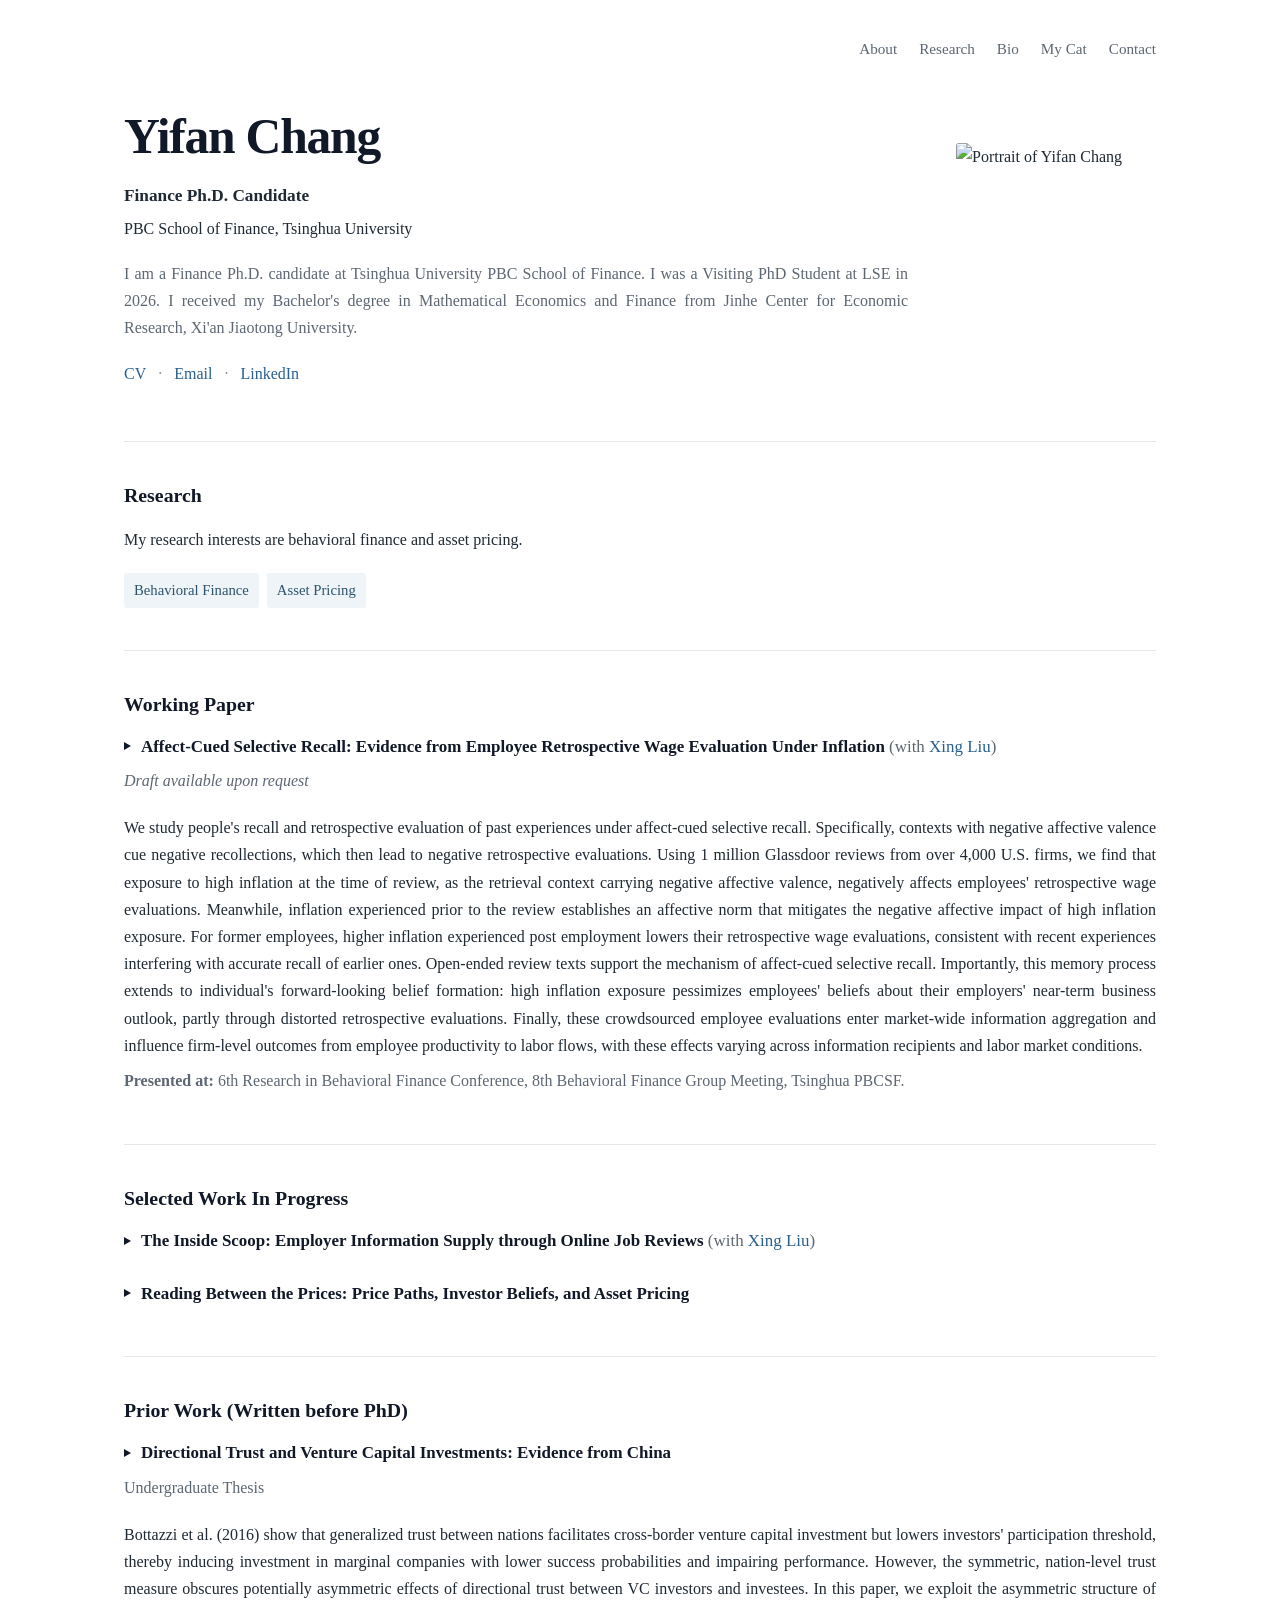
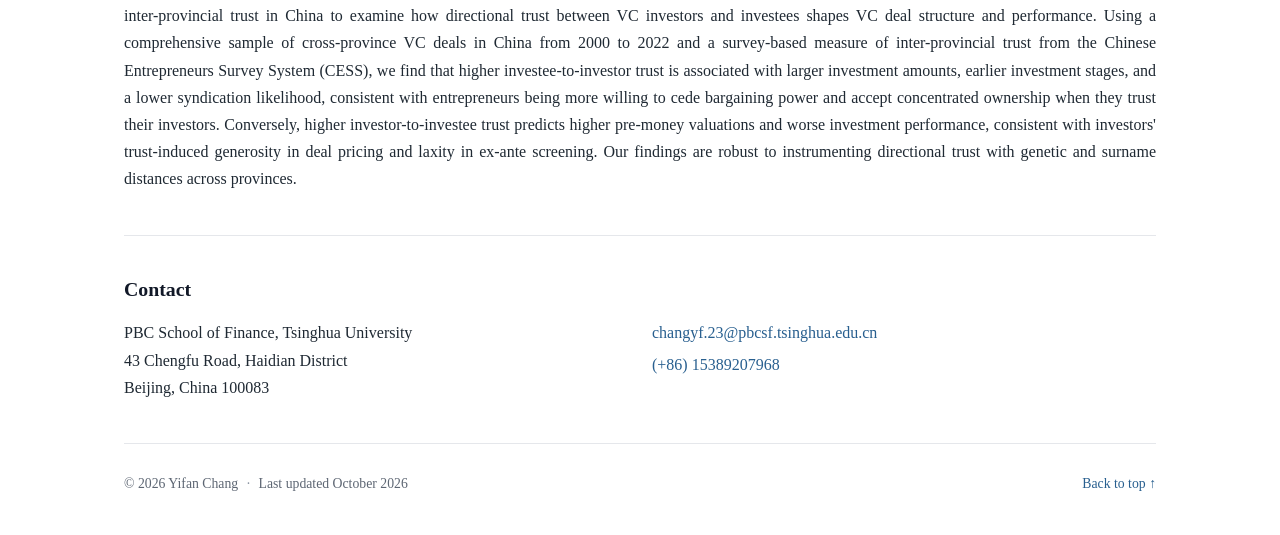
==== index.html @ 2a6c3d8b "Align the working paper coauthor credit with its title" ====
<!doctype html>
<html lang="en">
<head>
  <meta charset="utf-8">
  <meta name="viewport" content="width=device-width, initial-scale=1">
  <title>Yifan Chang — Finance Ph.D. Candidate, Tsinghua University</title>
  <meta name="description" content="Yifan Chang is a Finance Ph.D. candidate at Tsinghua University PBC School of Finance. Research interests: behavioral finance and asset pricing.">
  <meta name="author" content="Yifan Chang">
  <link rel="canonical" href="https://yifanchang23.github.io/">
  <meta name="theme-color" content="#ffffff">
  <meta property="og:type" content="profile">
  <meta property="og:site_name" content="Yifan Chang">
  <meta property="og:url" content="https://yifanchang23.github.io/">
  <meta property="og:image" content="https://yifanchang23.github.io/yifan-chang.jpg">
  <meta property="og:image:alt" content="Portrait of Yifan Chang">
  <meta property="og:title" content="Yifan Chang — Finance Ph.D. Candidate">
  <meta property="og:description" content="Tsinghua University PBC School of Finance. Research in behavioral finance and asset pricing.">
  <link rel="icon" href="favicon.svg" type="image/svg+xml">
  <link rel="stylesheet" href="styles.css">
  <script type="application/ld+json">
  {
    "@context": "https://schema.org",
    "@type": "Person",
    "name": "Yifan Chang",
    "jobTitle": "Finance Ph.D. Candidate",
    "affiliation": {"@type": "CollegeOrUniversity", "name": "Tsinghua University PBC School of Finance"},
    "email": "mailto:changyf.23@pbcsf.tsinghua.edu.cn",
    "sameAs": ["https://www.linkedin.com/in/yifan-chang"],
    "knowsAbout": ["Behavioral Finance", "Asset Pricing"]
  }
  </script>
</head>
<body>
  <a class="skip-link" href="#main">Skip to content</a>
  <div class="container">
    <header class="site-header">
      <nav aria-label="Primary navigation">
        <a href="#about">About</a>
        <a href="#research">Research</a>
        <a href="bio.html">Bio</a>
        <a href="my-cat.html">My Cat</a>
        <a href="#contact">Contact</a>
      </nav>
    </header>

    <main id="main">
      <section id="about" class="hero" aria-labelledby="name">
        <div class="hero-text">
          <h1 id="name">Yifan Chang</h1>
          <p class="title">Finance Ph.D. Candidate</p>
          <p class="affiliation">PBC School of Finance, Tsinghua University</p>
          <p class="bio">I am a Finance Ph.D. candidate at Tsinghua University PBC School of Finance. I was a Visiting PhD Student at LSE in 2026. I received my Bachelor's degree in Mathematical Economics and Finance from Jinhe Center for Economic Research, Xi'an Jiaotong University.</p>
          <p class="profile-links">
            <a href="https://drive.google.com/file/d/1R8BRtrDxOcxAhIlsTlVcjcds7W8_TbsD/view" target="_blank" rel="noopener noreferrer">CV<span class="sr-only"> (opens in a new tab)</span></a>
            <span class="separator" aria-hidden="true">·</span>
            <a href="mailto:changyf.23@pbcsf.tsinghua.edu.cn">Email</a>
            <span class="separator" aria-hidden="true">·</span>
            <a href="https://www.linkedin.com/in/yifan-chang" target="_blank" rel="noopener noreferrer">LinkedIn<span class="sr-only"> (opens in a new tab)</span></a>
          </p>
        </div>
        <div class="hero-photo">
          <img src="yifan-chang.jpg" alt="Portrait of Yifan Chang" width="1151" height="1212" fetchpriority="high">
        </div>
      </section>

      <section id="research" aria-labelledby="research-heading">
        <h2 id="research-heading">Research</h2>
        <p class="section-intro">My research interests are behavioral finance and asset pricing.</p>
        <ul class="tags" aria-label="Research interests">
          <li>Behavioral Finance</li>
          <li>Asset Pricing</li>
        </ul>
      </section>

      <section id="working-paper" aria-labelledby="working-paper-heading">
        <h2 id="working-paper-heading">Working Paper</h2>
        <article class="paper">
          <h3>Affect-Cued Selective Recall: Evidence from Employee Retrospective Wage Evaluation Under Inflation <span class="authors">(with <a href="https://www.xing-liu.com/" target="_blank" rel="noopener noreferrer">Xing Liu<span class="sr-only"> (opens in a new tab)</span></a>)</span></h3>
          <p class="paper-status"><em>Draft available upon request</em></p>
          <div class="abstract">
            <p>We study people's recall and retrospective evaluation of past experiences under affect-cued selective recall. Specifically, contexts with negative affective valence cue negative recollections, which then lead to negative retrospective evaluations. Using 1 million Glassdoor reviews from over 4,000 U.S. firms, we find that exposure to high inflation at the time of review, as the retrieval context carrying negative affective valence, negatively affects employees' retrospective wage evaluations. Meanwhile, inflation experienced prior to the review establishes an affective norm that mitigates the negative affective impact of high inflation exposure. For former employees, higher inflation experienced post employment lowers their retrospective wage evaluations, consistent with recent experiences interfering with accurate recall of earlier ones. Open-ended review texts support the mechanism of affect-cued selective recall. Importantly, this memory process extends to individual's forward-looking belief formation: high inflation exposure pessimizes employees' beliefs about their employers' near-term business outlook, partly through distorted retrospective evaluations. Finally, these crowdsourced employee evaluations enter market-wide information aggregation and influence firm-level outcomes from employee productivity to labor flows, with these effects varying across information recipients and labor market conditions.</p>
          </div>
          <p class="presentations"><strong>Presented at:</strong> 6th Research in Behavioral Finance Conference, 8th Behavioral Finance Group Meeting, Tsinghua PBCSF.</p>
        </article>
      </section>

      <section id="selected-work-in-progress" aria-labelledby="selected-work-in-progress-heading">
        <h2 id="selected-work-in-progress-heading">Selected Work In Progress</h2>
        <article class="paper">
          <h3>The Inside Scoop: Employer Information Supply through Online Job Reviews <span class="authors">(with <a href="https://www.xing-liu.com/" target="_blank" rel="noopener noreferrer">Xing Liu<span class="sr-only"> (opens in a new tab)</span></a>)</span></h3>
        </article>
        <article class="paper">
          <h3>Reading Between the Prices: Price Paths, Investor Beliefs, and Asset Pricing</h3>
        </article>
      </section>

      <section id="prior-work" aria-labelledby="prior-work-heading">
        <h2 id="prior-work-heading">Prior Work (Written before PhD)</h2>
        <article class="paper">
          <h3>Directional Trust and Venture Capital Investments: Evidence from China</h3>
          <p class="paper-status">Undergraduate Thesis</p>
          <div class="abstract">
            <p>Bottazzi et al. (2016) show that generalized trust between nations facilitates cross-border venture capital investment but lowers investors' participation threshold, thereby inducing investment in marginal companies with lower success probabilities and impairing performance. However, the symmetric, nation-level trust measure obscures potentially asymmetric effects of directional trust between VC investors and investees. In this paper, we exploit the asymmetric structure of inter-provincial trust in China to examine how directional trust between VC investors and investees shapes VC deal structure and performance. Using a comprehensive sample of cross-province VC deals in China from 2000 to 2022 and a survey-based measure of inter-provincial trust from the Chinese Entrepreneurs Survey System (CESS), we find that higher investee-to-investor trust is associated with larger investment amounts, earlier investment stages, and a lower syndication likelihood, consistent with entrepreneurs being more willing to cede bargaining power and accept concentrated ownership when they trust their investors. Conversely, higher investor-to-investee trust predicts higher pre-money valuations and worse investment performance, consistent with investors' trust-induced generosity in deal pricing and laxity in ex-ante screening. Our findings are robust to instrumenting directional trust with genetic and surname distances across provinces.</p>
          </div>
        </article>
      </section>

      <section id="contact" aria-labelledby="contact-heading">
        <h2 id="contact-heading">Contact</h2>
        <div class="contact-grid">
          <address>PBC School of Finance, Tsinghua University<br>43 Chengfu Road, Haidian District<br>Beijing, China 100083</address>
          <div class="contact-links">
            <p><a href="mailto:changyf.23@pbcsf.tsinghua.edu.cn">changyf.23@pbcsf.tsinghua.edu.cn</a></p>
            <p><a href="tel:+8615389207968">(+86) 15389207968</a></p>
          </div>
        </div>
      </section>
    </main>

    <footer class="site-footer">
      <p>© 2026 Yifan Chang <span class="separator" aria-hidden="true">·</span> Last updated October 2026</p>
      <a href="#about">Back to top <span aria-hidden="true">↑</span></a>
    </footer>
  </div>
</body>
</html>
---- styles.css ----
@font-face {
  font-family: "Charter";
  src: url("charter_regular.woff2") format("woff2");
  font-style: normal;
  font-weight: 400;
  font-display: swap;
}

@font-face {
  font-family: "Charter";
  src: url("charter_bold.woff2") format("woff2");
  font-style: normal;
  font-weight: 700;
  font-display: swap;
}

@font-face {
  font-family: "Charter";
  src: url("charter_italic.woff2") format("woff2");
  font-style: italic;
  font-weight: 400;
  font-display: swap;
}

@font-face {
  font-family: "Charter";
  src: url("charter_bold_italic.woff2") format("woff2");
  font-style: italic;
  font-weight: 700;
  font-display: swap;
}

:root {
  color-scheme: light;
  --font-family: "Charter", "Bitstream Charter", Georgia, serif;
  --text: #1f2933;
  --heading: #111827;
  --muted: #5d6673;
  --line: #e5e7eb;
  --link: #285f8f;
  --link-hover: #173f63;
  --tag-bg: #eef4f8;
}

* { box-sizing: border-box; }
html { scroll-behavior: smooth; }
body {
  margin: 0;
  background: #fff;
  color: var(--text);
  font-family: var(--font-family);
  font-size: 16px;
  line-height: 1.7;
  -webkit-font-smoothing: antialiased;
}
a { color: var(--link); text-decoration: none; text-underline-offset: 3px; }
a:hover { color: var(--link-hover); text-decoration: underline; }
a:focus-visible { outline: 2px solid var(--link); outline-offset: 5px; border-radius: 2px; }
img { display: block; max-width: 100%; height: auto; }
.container { max-width: 1080px; padding: 0 24px; margin-inline: auto; }
main p, main dd, main address { text-align: justify; text-justify: inter-word; }
.site-header { padding: 32px 0 28px; }
.site-header nav { display: flex; flex-wrap: wrap; justify-content: flex-end; gap: 8px 22px; }
.site-header nav a { color: var(--muted); font-size: .95rem; font-weight: 500; padding: 4px 0; }
.site-header nav a:hover, .site-header nav a[aria-current="page"] { color: var(--heading); text-decoration: none; }
.site-header nav a[aria-current="page"] { box-shadow: 0 1px 0 currentColor; }

h1, h2 { color: var(--heading); font-family: inherit; font-weight: 600; }
h1 { margin: 0 0 18px; font-size: 3.1rem; line-height: 1.08; letter-spacing: -.025em; }
h2 { margin: 0 0 18px; font-size: 1.24rem; line-height: 1.2; }
h3 { margin: 0 0 8px; color: var(--heading); font-size: 1.06rem; font-weight: 600; line-height: 1.45; }
section { padding: 42px 0; border-bottom: 1px solid var(--line); scroll-margin-top: 24px; }
section:last-of-type { border-bottom: 0; }
.hero { display: grid; grid-template-columns: minmax(0, 1fr) 200px; align-items: center; gap: 48px; padding: 16px 0 54px; }
.title, .affiliation { margin: 0; }
.title { font-size: 1.08rem; font-weight: 600; }
.affiliation { margin-top: 4px; }
.bio { margin: 18px 0 0; color: var(--muted); }
.profile-links { margin: 18px 0 0; }
.separator { color: #87929f; margin-inline: 8px; }
.hero-photo { justify-self: end; }
.hero-photo img { width: 200px; border-radius: 3px; }
.section-intro { margin: 0 0 18px; }
.tags { display: flex; flex-wrap: wrap; gap: 8px; margin: 20px 0 0; padding: 0; list-style: none; }
.tags li { background: var(--tag-bg); color: #2d536c; border-radius: 3px; padding: 5px 10px; font-size: .92rem; }
.paper p { margin: 8px 0; }
.paper + .paper { margin-top: 1.75rem; }
.paper h3 { position: relative; padding-inline-start: 1em; }
.paper h3::before {
  content: "";
  position: absolute;
  inset-inline-start: 0;
  top: .46em;
  border-block: .27em solid transparent;
  border-inline-start: .42em solid currentColor;
}
.paper h3 .authors { font-weight: 400; white-space: nowrap; }
.authors, .paper-status, .presentations, .muted { color: var(--muted); }
.presentations strong { font-weight: 600; }
.abstract { margin-top: 20px; }
.abstract p { margin: 14px 0; }
.abstract p:last-child { margin-bottom: 0; }
.contact-grid { display: grid; grid-template-columns: 1fr 1fr; gap: 24px; }
address { font-style: normal; }
.contact-links { min-width: 0; }
.contact-links p { margin: 0 0 4px; overflow-wrap: anywhere; }
.site-footer { display: flex; flex-wrap: wrap; align-items: baseline; justify-content: space-between; gap: 12px 24px; border-top: 1px solid var(--line); color: var(--muted); font-size: .86rem; padding: 28px 0 40px; }
.site-footer p { margin: 0; }
.site-footer .separator { margin-inline: 5px; }
.site-footer > a { white-space: nowrap; }

.page-heading { padding: 12px 0 30px; border-bottom: 1px solid var(--line); }
.page-heading h1 { margin: 10px 0 0; }
.breadcrumb { font-size: .95rem; }
.education-entry { display: grid; grid-template-columns: 128px minmax(0, 1fr); gap: 18px; margin-top: 28px; }
.education-entry p { margin: 3px 0; }
.entry-date { color: var(--muted); font-size: .94rem; font-variant-numeric: tabular-nums; }
.honors-list { margin: 0; }
.honors-list > div { display: grid; grid-template-columns: 128px minmax(0, 1fr); gap: 18px; margin-top: 14px; }
.honors-list dt { color: var(--muted); font-size: .94rem; font-variant-numeric: tabular-nums; }
.honors-list dd { margin: 0; }
.institution-heading { margin: 28px 0 18px; }
.teaching-entry { margin: 0 0 20px; }
.teaching-entry:last-child { margin-bottom: 0; }
.teaching-entry p { margin: 3px 0; }
.teaching-entry strong { font-weight: 600; }
.cat-gallery { display: grid; grid-template-columns: repeat(2, minmax(0, 1fr)); align-items: start; gap: 24px; padding: 36px 0 42px; }
.cat-gallery a { display: block; border-radius: 3px; }
.cat-gallery img { width: 100%; border-radius: 3px; }

.skip-link { position: fixed; z-index: 10; top: 10px; left: 10px; padding: 8px 14px; background: #fff; transform: translateY(-160%); border: 1px solid var(--link); }
.skip-link:focus { transform: translateY(0); }
.sr-only { position: absolute; width: 1px; height: 1px; padding: 0; margin: -1px; overflow: hidden; clip-path: inset(50%); white-space: nowrap; border: 0; }

@media (max-width: 720px) {
  .container { padding-inline: 20px; }
  .site-header { padding: 24px 0 18px; }
  .site-header nav { justify-content: flex-start; gap: 6px 18px; }
  .hero { grid-template-columns: 1fr; gap: 24px; padding: 10px 0 38px; }
  .hero-photo { justify-self: start; order: -1; }
  .hero-photo img { width: 148px; }
  h1 { font-size: 2.45rem; }
  section { padding: 34px 0; }
  .contact-grid { grid-template-columns: 1fr; gap: 20px; }
  .site-footer { display: block; padding: 24px 0 32px; }
  .site-footer > a { display: inline-block; margin-top: 12px; }
  .education-entry, .honors-list > div { grid-template-columns: 108px minmax(0, 1fr); gap: 12px; }
}

@media (max-width: 480px) {
  .education-entry { grid-template-columns: 1fr; gap: 5px; }
  .honors-list > div { grid-template-columns: 1fr; gap: 1px; margin-top: 20px; }
  .cat-gallery { grid-template-columns: 1fr; gap: 20px; padding-top: 28px; }
  .site-footer p { max-width: 260px; }
}

@media (prefers-reduced-motion: reduce) {
  html { scroll-behavior: auto; }
}

@media print {
  .site-header, .skip-link, .site-footer > a { display: none; }
  .container { max-width: none; padding: 0; }
  body { font-size: 11pt; }
  .hero { padding-top: 0; }
  section { padding: 22px 0; }
  a { color: inherit; }
  .education-entry, .teaching-entry, .honors-list > div { break-inside: avoid; }
}
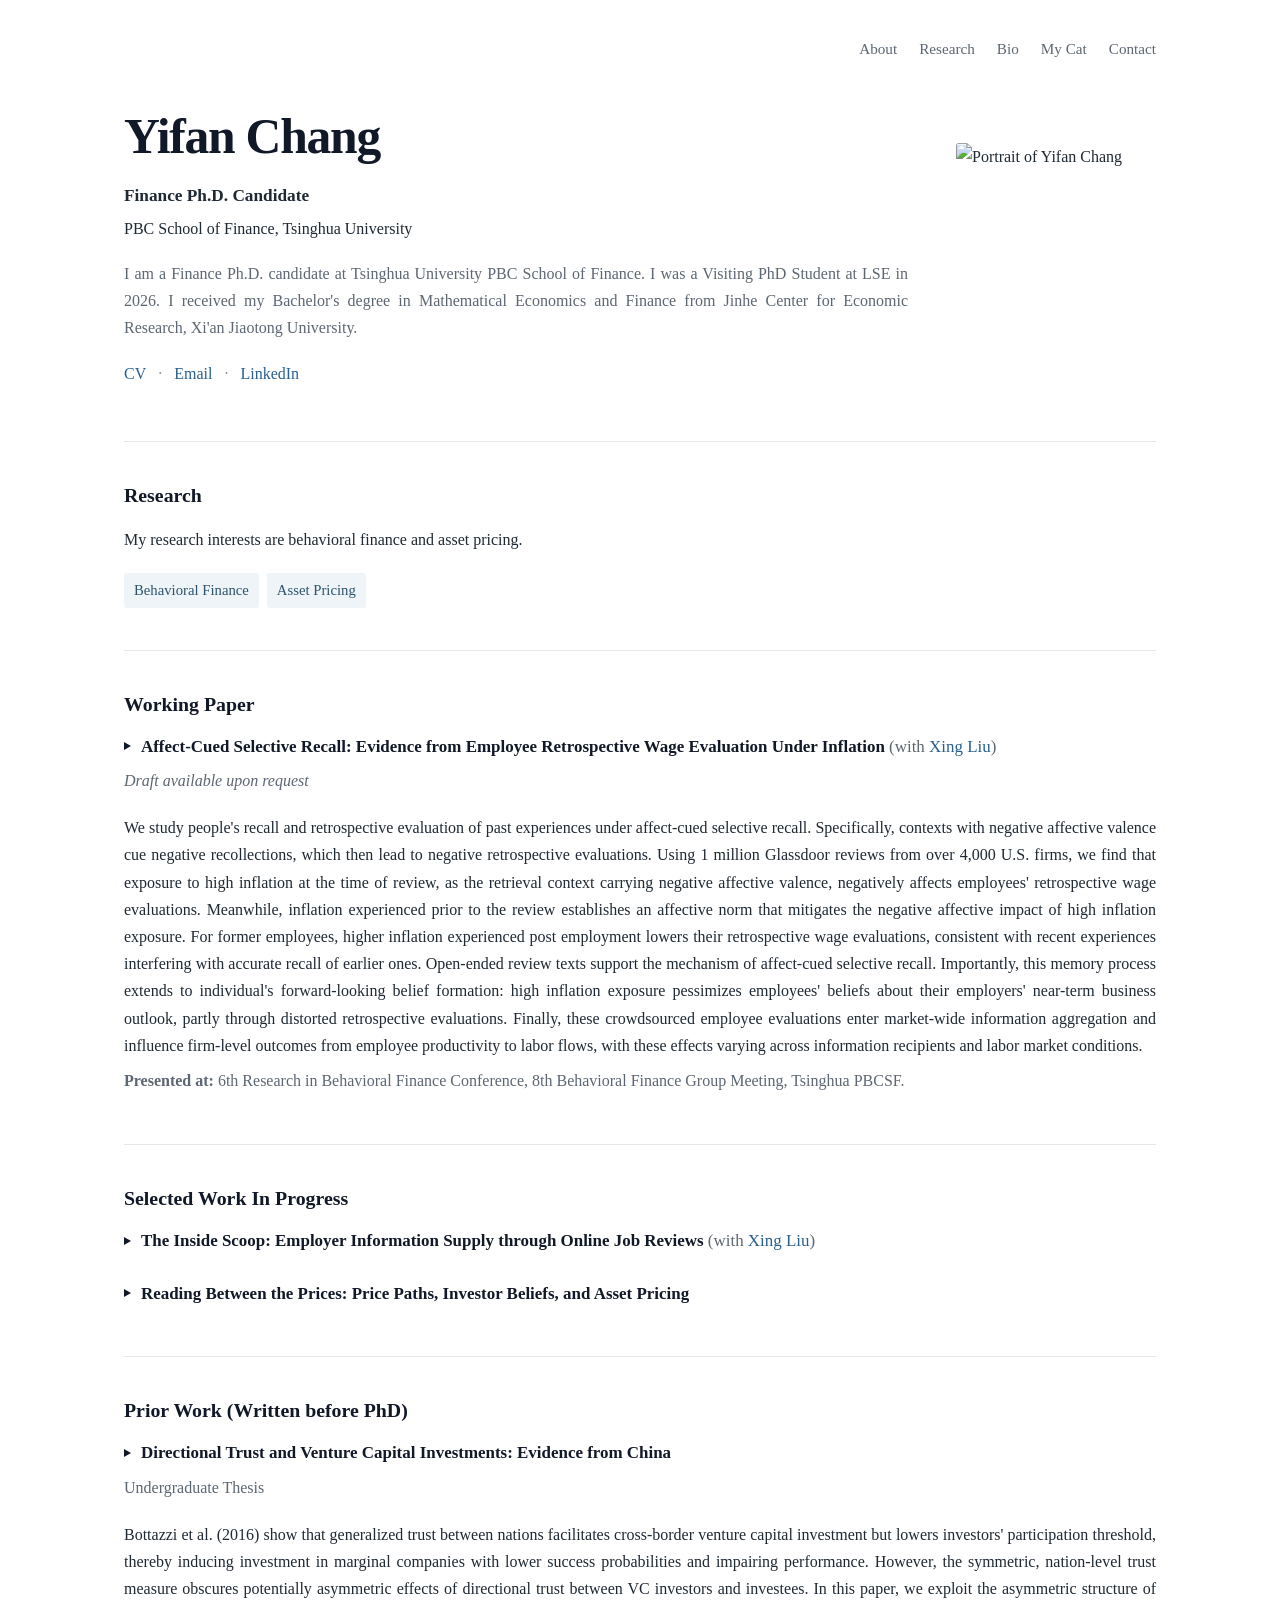
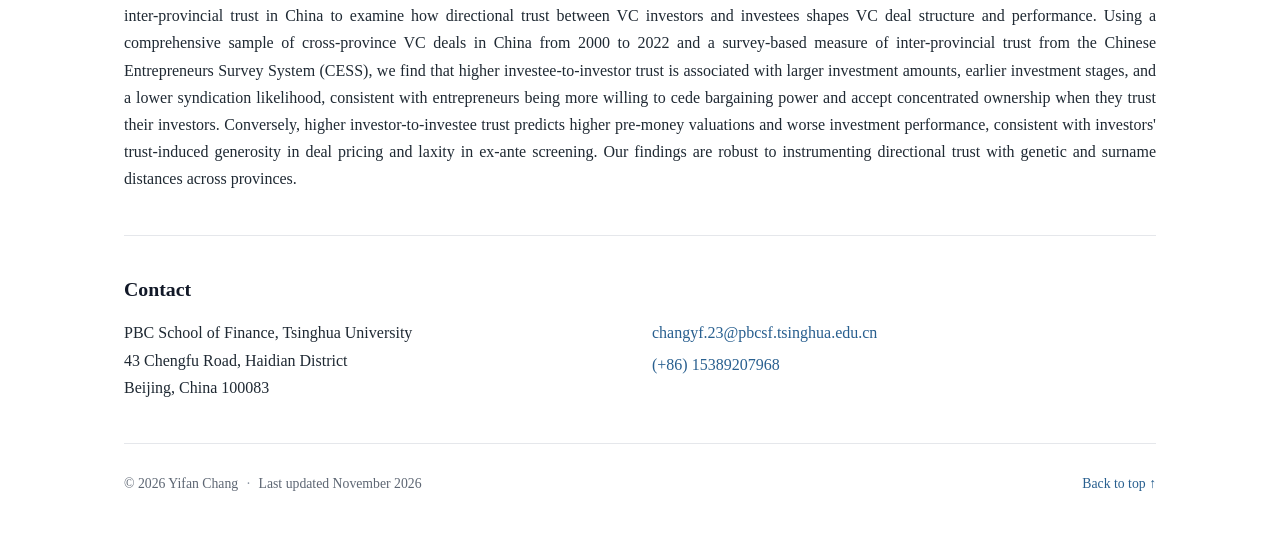
==== commit 156101d4: "Update November 2026 footer in index.html" ====
--- a/index.html
+++ b/index.html
@@ -118,7 +118,7 @@
     </main>
 
     <footer class="site-footer">
-      <p>© 2026 Yifan Chang <span class="separator" aria-hidden="true">·</span> Last updated October 2026</p>
+      <p>© 2026 Yifan Chang <span class="separator" aria-hidden="true">·</span> Last updated November 2026</p>
       <a href="#about">Back to top <span aria-hidden="true">↑</span></a>
     </footer>
   </div>
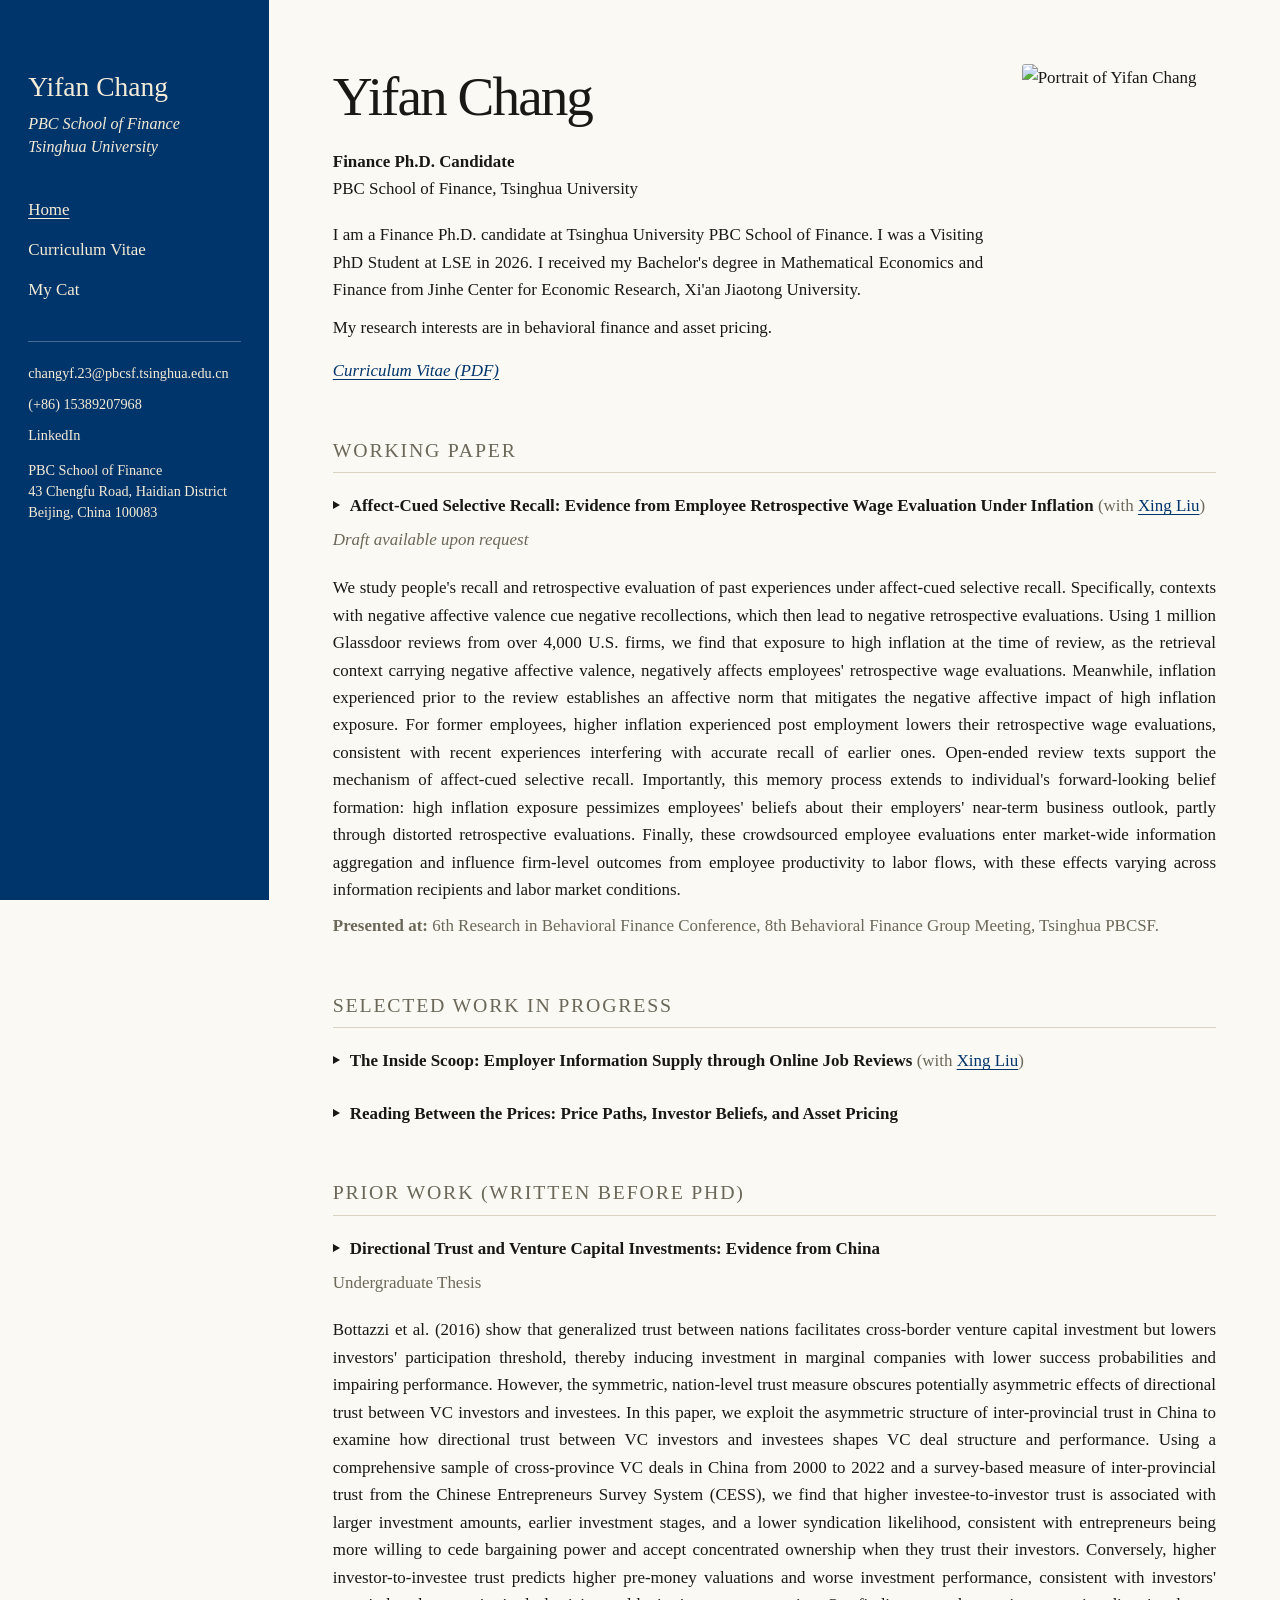
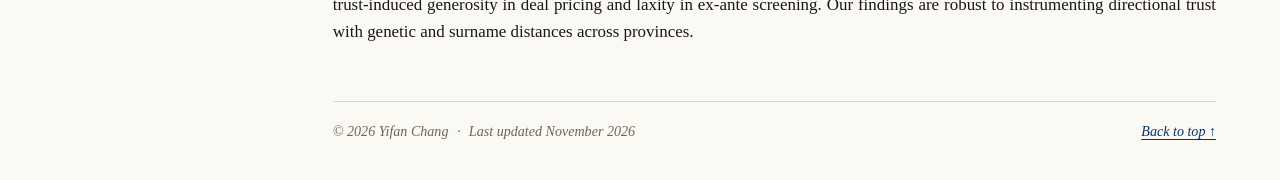
==== commit 1906dbf4: "Redesign site navigation, colors, and curriculum vitae" ====
--- a/index.html
+++ b/index.html
@@ -7,7 +7,7 @@
   <meta name="description" content="Yifan Chang is a Finance Ph.D. candidate at Tsinghua University PBC School of Finance. Research interests: behavioral finance and asset pricing.">
   <meta name="author" content="Yifan Chang">
   <link rel="canonical" href="https://yifanchang23.github.io/">
-  <meta name="theme-color" content="#ffffff">
+  <meta name="theme-color" content="#fbf9f4">
   <meta property="og:type" content="profile">
   <meta property="og:site_name" content="Yifan Chang">
   <meta property="og:url" content="https://yifanchang23.github.io/">
@@ -34,13 +34,22 @@
   <a class="skip-link" href="#main">Skip to content</a>
   <div class="container">
     <header class="site-header">
+      <div class="identity">
+        <a href="index.html" class="site-name">Yifan Chang</a>
+        <p>PBC School of Finance<br>Tsinghua University</p>
+      </div>
       <nav aria-label="Primary navigation">
-        <a href="#about">About</a>
-        <a href="#research">Research</a>
-        <a href="bio.html">Bio</a>
+        <a href="index.html" aria-current="page">Home</a>
+        <a href="bio.html">Curriculum Vitae</a>
         <a href="my-cat.html">My Cat</a>
-        <a href="#contact">Contact</a>
       </nav>
+      <address class="sidebar-contact">
+        <a href="mailto:changyf.23@pbcsf.tsinghua.edu.cn"><span class="full-label">changyf.23@pbcsf.tsinghua.edu.cn</span><span class="short-label">Email</span></a>
+        <a href="tel:+8615389207968"><span class="full-label">(+86) 15389207968</span><span class="short-label">Phone</span></a>
+        <a href="https://www.linkedin.com/in/yifan-chang">LinkedIn</a>
+        <span class="street full-label">PBC School of Finance<br>43 Chengfu Road, Haidian District<br>Beijing, China 100083</span>
+        <details class="short-label"><summary>Address</summary><span class="mobile-address">PBC School of Finance, Tsinghua University<br>43 Chengfu Road, Haidian District<br>Beijing, China 100083</span></details>
+      </address>
     </header>
 
     <main id="main">
@@ -50,31 +59,18 @@
           <p class="title">Finance Ph.D. Candidate</p>
           <p class="affiliation">PBC School of Finance, Tsinghua University</p>
           <p class="bio">I am a Finance Ph.D. candidate at Tsinghua University PBC School of Finance. I was a Visiting PhD Student at LSE in 2026. I received my Bachelor's degree in Mathematical Economics and Finance from Jinhe Center for Economic Research, Xi'an Jiaotong University.</p>
-          <p class="profile-links">
-            <a href="https://drive.google.com/file/d/1R8BRtrDxOcxAhIlsTlVcjcds7W8_TbsD/view" target="_blank" rel="noopener noreferrer">CV<span class="sr-only"> (opens in a new tab)</span></a>
-            <span class="separator" aria-hidden="true">·</span>
-            <a href="mailto:changyf.23@pbcsf.tsinghua.edu.cn">Email</a>
-            <span class="separator" aria-hidden="true">·</span>
-            <a href="https://www.linkedin.com/in/yifan-chang" target="_blank" rel="noopener noreferrer">LinkedIn<span class="sr-only"> (opens in a new tab)</span></a>
-          </p>
+          <p class="interests">My research interests are in behavioral finance and asset pricing.</p>
+          <p class="profile-links"><a href="https://drive.google.com/file/d/1R8BRtrDxOcxAhIlsTlVcjcds7W8_TbsD/view" target="_blank" rel="noopener noreferrer">Curriculum Vitae (PDF)<span class="sr-only"> (opens in a new tab)</span></a></p>
         </div>
         <div class="hero-photo">
           <img src="yifan-chang.jpg" alt="Portrait of Yifan Chang" width="1151" height="1212" fetchpriority="high">
         </div>
       </section>
 
-      <section id="research" aria-labelledby="research-heading">
-        <h2 id="research-heading">Research</h2>
-        <p class="section-intro">My research interests are behavioral finance and asset pricing.</p>
-        <ul class="tags" aria-label="Research interests">
-          <li>Behavioral Finance</li>
-          <li>Asset Pricing</li>
-        </ul>
-      </section>
 
       <section id="working-paper" aria-labelledby="working-paper-heading">
         <h2 id="working-paper-heading">Working Paper</h2>
-        <article class="paper">
+        <article id="affect-cued-selective-recall" class="paper">
           <h3>Affect-Cued Selective Recall: Evidence from Employee Retrospective Wage Evaluation Under Inflation <span class="authors">(with <a href="https://www.xing-liu.com/" target="_blank" rel="noopener noreferrer">Xing Liu<span class="sr-only"> (opens in a new tab)</span></a>)</span></h3>
           <p class="paper-status"><em>Draft available upon request</em></p>
           <div class="abstract">
@@ -105,16 +101,6 @@
         </article>
       </section>
 
-      <section id="contact" aria-labelledby="contact-heading">
-        <h2 id="contact-heading">Contact</h2>
-        <div class="contact-grid">
-          <address>PBC School of Finance, Tsinghua University<br>43 Chengfu Road, Haidian District<br>Beijing, China 100083</address>
-          <div class="contact-links">
-            <p><a href="mailto:changyf.23@pbcsf.tsinghua.edu.cn">changyf.23@pbcsf.tsinghua.edu.cn</a></p>
-            <p><a href="tel:+8615389207968">(+86) 15389207968</a></p>
-          </div>
-        </div>
-      </section>
     </main>
 
     <footer class="site-footer">
--- a/styles.css
+++ b/styles.css
@@ -32,138 +32,120 @@
 
 :root {
   color-scheme: light;
-  --font-family: "Charter", "Bitstream Charter", Georgia, serif;
-  --text: #1f2933;
-  --heading: #111827;
-  --muted: #5d6673;
-  --line: #e5e7eb;
-  --link: #285f8f;
-  --link-hover: #173f63;
-  --tag-bg: #eef4f8;
+  --paper: #fbf9f4;
+  --ink: #1a1815;
+  --muted: #6b6759;
+  --rule: #d9d3c2;
+  --navy: #00356b;
+  --cream: #f4ecd8;
+  --rail: clamp(225px, 21vw, 300px);
+  --gutter: clamp(26px, 5vw, 86px);
 }
 
 * { box-sizing: border-box; }
 html { scroll-behavior: smooth; }
 body {
   margin: 0;
-  background: #fff;
-  color: var(--text);
-  font-family: var(--font-family);
-  font-size: 16px;
-  line-height: 1.7;
+  background: var(--paper);
+  color: var(--ink);
+  font: 1.06rem/1.62 "Charter", Georgia, serif;
   -webkit-font-smoothing: antialiased;
 }
-a { color: var(--link); text-decoration: none; text-underline-offset: 3px; }
-a:hover { color: var(--link-hover); text-decoration: underline; }
-a:focus-visible { outline: 2px solid var(--link); outline-offset: 5px; border-radius: 2px; }
+a { color: var(--navy); text-underline-offset: .18em; }
+a:hover { text-decoration: underline; }
+:focus-visible { outline: 2px solid currentColor; outline-offset: 3px; }
 img { display: block; max-width: 100%; height: auto; }
-.container { max-width: 1080px; padding: 0 24px; margin-inline: auto; }
-main p, main dd, main address { text-align: justify; text-justify: inter-word; }
-.site-header { padding: 32px 0 28px; }
-.site-header nav { display: flex; flex-wrap: wrap; justify-content: flex-end; gap: 8px 22px; }
-.site-header nav a { color: var(--muted); font-size: .95rem; font-weight: 500; padding: 4px 0; }
-.site-header nav a:hover, .site-header nav a[aria-current="page"] { color: var(--heading); text-decoration: none; }
-.site-header nav a[aria-current="page"] { box-shadow: 0 1px 0 currentColor; }
+.container { margin-left: var(--rail); padding-inline: var(--gutter); }
+main, .site-footer { max-width: 1032px; margin-inline: auto; }
+main { padding-top: clamp(32px, 5vw, 76px); }
+main p { text-align: justify; }
 
-h1, h2 { color: var(--heading); font-family: inherit; font-weight: 600; }
-h1 { margin: 0 0 18px; font-size: 3.1rem; line-height: 1.08; letter-spacing: -.025em; }
-h2 { margin: 0 0 18px; font-size: 1.24rem; line-height: 1.2; }
-h3 { margin: 0 0 8px; color: var(--heading); font-size: 1.06rem; font-weight: 600; line-height: 1.45; }
-section { padding: 42px 0; border-bottom: 1px solid var(--line); scroll-margin-top: 24px; }
-section:last-of-type { border-bottom: 0; }
-.hero { display: grid; grid-template-columns: minmax(0, 1fr) 200px; align-items: center; gap: 48px; padding: 16px 0 54px; }
+.site-header {
+  position: fixed;
+  inset: 0 auto 0 0;
+  z-index: 2;
+  width: var(--rail);
+  padding: clamp(32px, 8vh, 88px) clamp(18px, 2.2vw, 36px) 24px;
+  background: var(--navy);
+  color: var(--cream);
+  overflow-y: auto;
+}
+.site-header a { color: inherit; text-decoration: none; }
+.site-header a:hover, .site-header nav a[aria-current="page"] { text-decoration: underline; }
+.site-name { font-size: 1.72rem; line-height: 1.1; }
+.identity p { margin: .55em 0 0; font-size: .95em; font-style: italic; line-height: 1.4; }
+.site-header nav { display: grid; justify-items: start; gap: .5em; margin-block: 2.1em; }
+.site-header nav a { padding-block: .12em; }
+.sidebar-contact { display: grid; gap: .65em; border-top: 1px solid #ffffff45; padding-top: 1.5em; font: normal .89rem/1.5 "Charter", Georgia, serif; }
+.sidebar-contact a { overflow-wrap: anywhere; }
+.street { margin-top: .3em; }
+.short-label { display: none; }
+
+h1, h2, h3 { line-height: 1.2; }
+h1 { margin: 0 0 .32em; font-size: clamp(2.25rem, 4.5vw, 3.45rem); font-weight: 400; letter-spacing: -.035em; }
+h2 { margin: 0 0 1em; color: var(--muted); font-size: 1.24rem; font-weight: 400; letter-spacing: .09em; text-transform: uppercase; border-bottom: 1px solid var(--rule); padding-bottom: .48em; }
+h3 { margin: 0 0 .45em; font-size: 1.06rem; font-weight: 600; line-height: 1.48; }
+section { margin-bottom: clamp(36px, 4.3vw, 64px); }
+section, article[id] { scroll-margin-top: 24px; }
+.hero { display: grid; grid-template-columns: minmax(0, 1fr) minmax(130px, 22%); align-items: start; gap: clamp(20px, 3vw, 44px); }
+.hero-photo img { width: 100%; max-width: 220px; margin-left: auto; border-radius: 3px; }
 .title, .affiliation { margin: 0; }
-.title { font-size: 1.08rem; font-weight: 600; }
-.affiliation { margin-top: 4px; }
-.bio { margin: 18px 0 0; color: var(--muted); }
-.profile-links { margin: 18px 0 0; }
-.separator { color: #87929f; margin-inline: 8px; }
-.hero-photo { justify-self: end; }
-.hero-photo img { width: 200px; border-radius: 3px; }
-.section-intro { margin: 0 0 18px; }
-.tags { display: flex; flex-wrap: wrap; gap: 8px; margin: 20px 0 0; padding: 0; list-style: none; }
-.tags li { background: var(--tag-bg); color: #2d536c; border-radius: 3px; padding: 5px 10px; font-size: .92rem; }
+.title { font-weight: 600; }
+.bio { margin: 1.1em 0 .6em; }
+.interests { margin: .6em 0; }
+.profile-links, .cv-heading p:last-child { margin: .9em 0 0; font-style: italic; }
 .paper p { margin: 8px 0; }
 .paper + .paper { margin-top: 1.75rem; }
-.paper h3 { position: relative; padding-inline-start: 1em; }
-.paper h3::before {
-  content: "";
-  position: absolute;
-  inset-inline-start: 0;
-  top: .46em;
-  border-block: .27em solid transparent;
-  border-inline-start: .42em solid currentColor;
-}
-.paper h3 .authors { font-weight: 400; white-space: nowrap; }
+.paper h3 { position: relative; padding-left: 1em; }
+.paper h3::before { content: ""; position: absolute; left: 0; top: .47em; border-block: .27em solid transparent; border-left: .42em solid currentColor; }
+.authors { font-weight: 400; white-space: nowrap; }
 .authors, .paper-status, .presentations, .muted { color: var(--muted); }
-.presentations strong { font-weight: 600; }
-.abstract { margin-top: 20px; }
-.abstract p { margin: 14px 0; }
-.abstract p:last-child { margin-bottom: 0; }
-.contact-grid { display: grid; grid-template-columns: 1fr 1fr; gap: 24px; }
-address { font-style: normal; }
-.contact-links { min-width: 0; }
-.contact-links p { margin: 0 0 4px; overflow-wrap: anywhere; }
-.site-footer { display: flex; flex-wrap: wrap; align-items: baseline; justify-content: space-between; gap: 12px 24px; border-top: 1px solid var(--line); color: var(--muted); font-size: .86rem; padding: 28px 0 40px; }
+.abstract { margin-top: 1.2em; }
+
+.page-heading { margin-bottom: 2rem; }
+.cv-heading, .cv-heading p { text-align: center; }
+.cv-heading p { margin: .25em 0; }
+.cv-entries { margin: 0; }
+.cv-entries > div { display: grid; grid-template-columns: 7em minmax(0, 1fr); column-gap: 1em; margin-bottom: .85em; }
+.cv-entries dt { font-variant-numeric: tabular-nums; color: var(--muted); }
+.cv-entries dd, .cv-entries p { margin: 0; text-align: left; }
+.cv-entries dd p { font-size: .94em; }
+.cv-paper { text-align: left; }
+.institution-heading { font-style: italic; font-weight: 400; color: var(--muted); margin: 1.3em 0 .5em; }
+.cat-gallery { display: grid; grid-template-columns: repeat(2, minmax(0, 1fr)); align-items: start; gap: 24px; margin-bottom: 44px; }
+.cat-gallery img { width: 100%; border-radius: 3px; }
+.site-footer { display: flex; justify-content: space-between; gap: 1em; flex-wrap: wrap; border-top: 1px solid var(--rule); padding: 1.3em 0 2.6em; font-size: .88rem; color: var(--muted); font-style: italic; }
 .site-footer p { margin: 0; }
-.site-footer .separator { margin-inline: 5px; }
-.site-footer > a { white-space: nowrap; }
-
-.page-heading { padding: 12px 0 30px; border-bottom: 1px solid var(--line); }
-.page-heading h1 { margin: 10px 0 0; }
-.breadcrumb { font-size: .95rem; }
-.education-entry { display: grid; grid-template-columns: 128px minmax(0, 1fr); gap: 18px; margin-top: 28px; }
-.education-entry p { margin: 3px 0; }
-.entry-date { color: var(--muted); font-size: .94rem; font-variant-numeric: tabular-nums; }
-.honors-list { margin: 0; }
-.honors-list > div { display: grid; grid-template-columns: 128px minmax(0, 1fr); gap: 18px; margin-top: 14px; }
-.honors-list dt { color: var(--muted); font-size: .94rem; font-variant-numeric: tabular-nums; }
-.honors-list dd { margin: 0; }
-.institution-heading { margin: 28px 0 18px; }
-.teaching-entry { margin: 0 0 20px; }
-.teaching-entry:last-child { margin-bottom: 0; }
-.teaching-entry p { margin: 3px 0; }
-.teaching-entry strong { font-weight: 600; }
-.cat-gallery { display: grid; grid-template-columns: repeat(2, minmax(0, 1fr)); align-items: start; gap: 24px; padding: 36px 0 42px; }
-.cat-gallery a { display: block; border-radius: 3px; }
-.cat-gallery img { width: 100%; border-radius: 3px; }
-
-.skip-link { position: fixed; z-index: 10; top: 10px; left: 10px; padding: 8px 14px; background: #fff; transform: translateY(-160%); border: 1px solid var(--link); }
-.skip-link:focus { transform: translateY(0); }
+.separator { margin-inline: .35em; }
+.skip-link { position: fixed; z-index: 4; top: 6px; left: 6px; background: var(--paper); padding: 6px 12px; transform: translateY(-160%); }
+.skip-link:focus { transform: none; }
 .sr-only { position: absolute; width: 1px; height: 1px; padding: 0; margin: -1px; overflow: hidden; clip-path: inset(50%); white-space: nowrap; border: 0; }
 
-@media (max-width: 720px) {
-  .container { padding-inline: 20px; }
-  .site-header { padding: 24px 0 18px; }
-  .site-header nav { justify-content: flex-start; gap: 6px 18px; }
-  .hero { grid-template-columns: 1fr; gap: 24px; padding: 10px 0 38px; }
-  .hero-photo { justify-self: start; order: -1; }
-  .hero-photo img { width: 148px; }
-  h1 { font-size: 2.45rem; }
-  section { padding: 34px 0; }
-  .contact-grid { grid-template-columns: 1fr; gap: 20px; }
-  .site-footer { display: block; padding: 24px 0 32px; }
-  .site-footer > a { display: inline-block; margin-top: 12px; }
-  .education-entry, .honors-list > div { grid-template-columns: 108px minmax(0, 1fr); gap: 12px; }
+@media (max-width: 760px) {
+  :root { --rail: 5.6rem; --gutter: clamp(14px, 3.5vw, 24px); }
+  .site-header { padding: 28px 9px 20px; font-size: .9rem; }
+  .site-name { font-size: 1.16rem; }
+  .identity p, .full-label { display: none; }
+  .short-label { display: inline; }
+  .site-header nav { margin-block: 1.5em; gap: .6em; }
+  .sidebar-contact { font-size: .84rem; gap: .85em; }
+  .sidebar-contact summary { cursor: pointer; }
+  .mobile-address { display: block; position: fixed; left: var(--rail); bottom: 12px; width: min(16rem, calc(100vw - var(--rail) - 12px)); padding: 1em; background: var(--navy); border: 1px solid var(--cream); }
+  .hero { grid-template-columns: 1fr; gap: 1.1em; }
+  .hero-photo { grid-row: 1; }
+  .hero-photo img { width: 120px; margin: 0; }
+  .cv-entries > div { grid-template-columns: 1fr; }
+  .cat-gallery { grid-template-columns: 1fr; }
 }
-
 @media (max-width: 480px) {
-  .education-entry { grid-template-columns: 1fr; gap: 5px; }
-  .honors-list > div { grid-template-columns: 1fr; gap: 1px; margin-top: 20px; }
-  .cat-gallery { grid-template-columns: 1fr; gap: 20px; padding-top: 28px; }
-  .site-footer p { max-width: 260px; }
+  main p { hyphens: auto; }
+  .hero .title, .hero .affiliation { text-align: left; }
 }
-
-@media (prefers-reduced-motion: reduce) {
-  html { scroll-behavior: auto; }
-}
-
+@media (prefers-reduced-motion: reduce) { html { scroll-behavior: auto; } }
 @media print {
   .site-header, .skip-link, .site-footer > a { display: none; }
-  .container { max-width: none; padding: 0; }
-  body { font-size: 11pt; }
-  .hero { padding-top: 0; }
-  section { padding: 22px 0; }
-  a { color: inherit; }
-  .education-entry, .teaching-entry, .honors-list > div { break-inside: avoid; }
+  .container { margin: 0; padding: 0; }
+  main { padding: 0; }
+  body { font-size: 11pt; background: white; }
+  .cv-entries > div { break-inside: avoid; }
 }
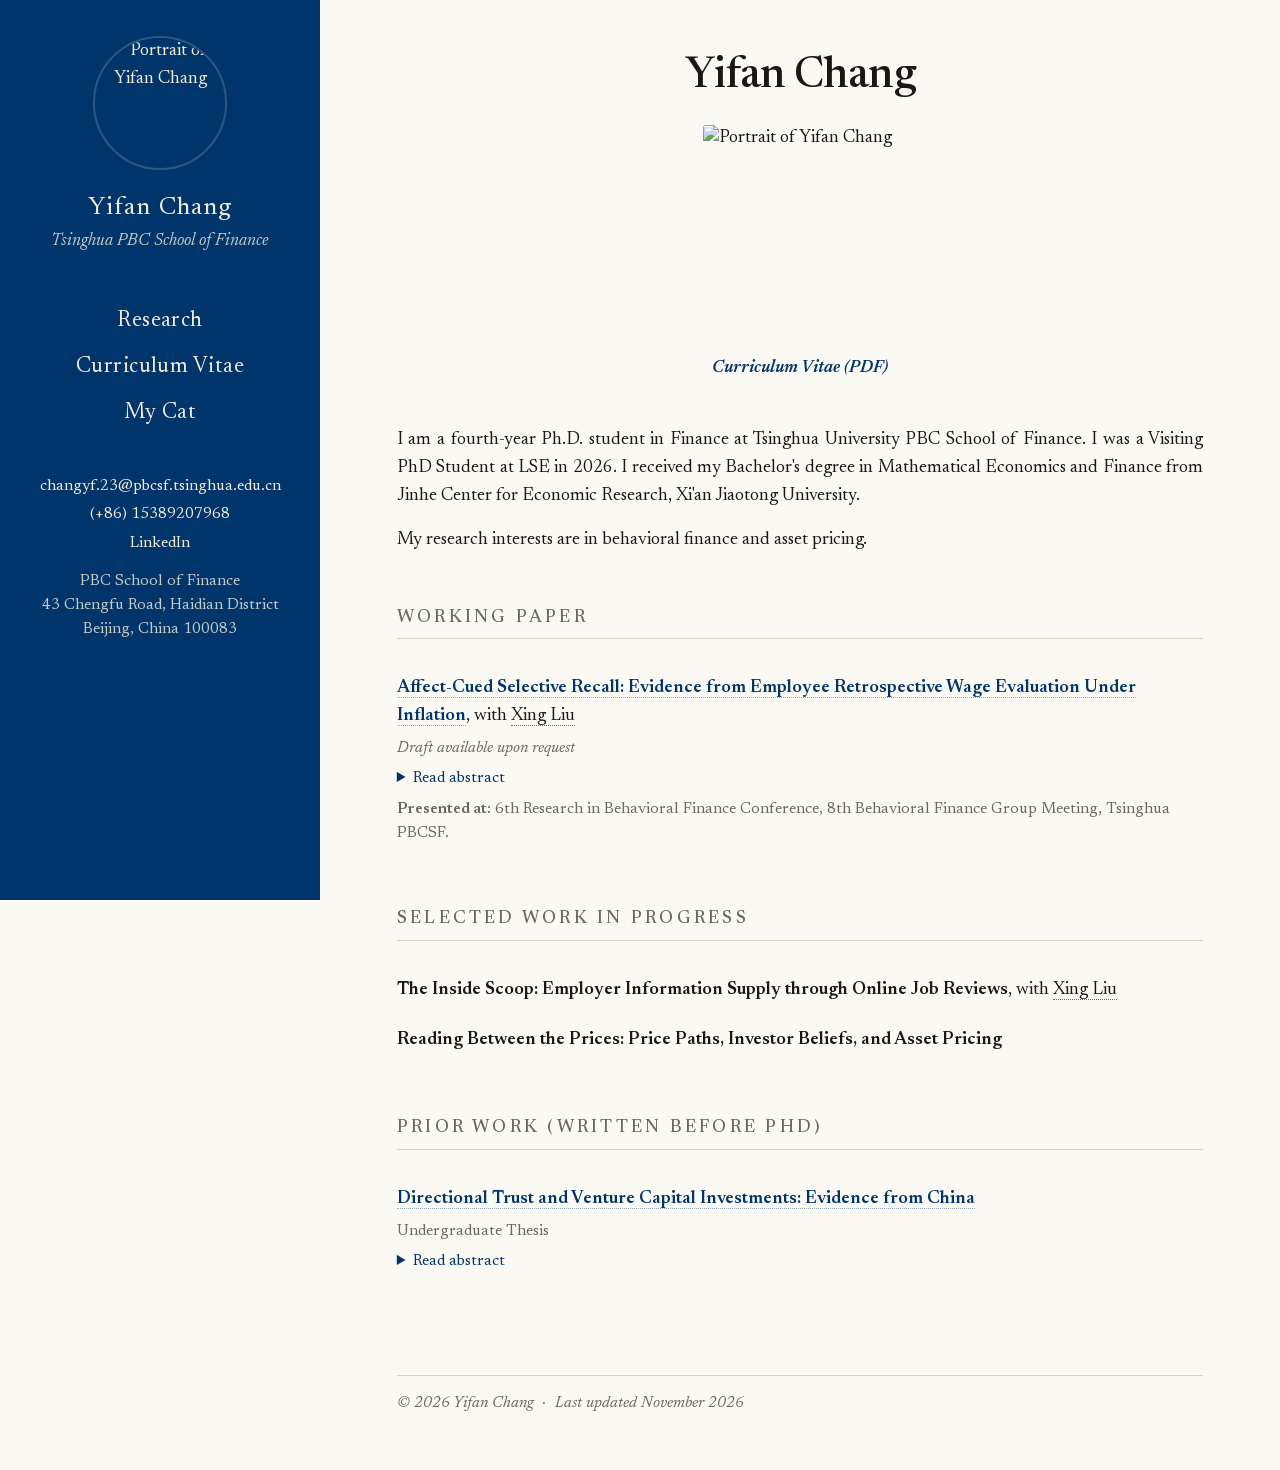
==== commit ac79fa31: "Match site typography, preserve portrait dimensions, and add expandable abstracts" ====
--- a/index.html
+++ b/index.html
@@ -3,18 +3,18 @@
 <head>
   <meta charset="utf-8">
   <meta name="viewport" content="width=device-width, initial-scale=1">
-  <title>Yifan Chang — Finance Ph.D. Candidate, Tsinghua University</title>
-  <meta name="description" content="Yifan Chang is a Finance Ph.D. candidate at Tsinghua University PBC School of Finance. Research interests: behavioral finance and asset pricing.">
+  <title>Yifan Chang - Tsinghua PBCSF</title>
+  <meta name="description" content="Yifan Chang - Tsinghua PBCSF">
   <meta name="author" content="Yifan Chang">
   <link rel="canonical" href="https://yifanchang23.github.io/">
   <meta name="theme-color" content="#fbf9f4">
   <meta property="og:type" content="profile">
-  <meta property="og:site_name" content="Yifan Chang">
+  <meta property="og:site_name" content="Yifan Chang - Tsinghua PBCSF">
   <meta property="og:url" content="https://yifanchang23.github.io/">
   <meta property="og:image" content="https://yifanchang23.github.io/yifan-chang.jpg">
   <meta property="og:image:alt" content="Portrait of Yifan Chang">
-  <meta property="og:title" content="Yifan Chang — Finance Ph.D. Candidate">
-  <meta property="og:description" content="Tsinghua University PBC School of Finance. Research in behavioral finance and asset pricing.">
+  <meta property="og:title" content="Yifan Chang - Tsinghua PBCSF">
+  <meta property="og:description" content="Yifan Chang - Tsinghua PBCSF">
   <link rel="icon" href="favicon.svg" type="image/svg+xml">
   <link rel="stylesheet" href="styles.css">
   <script type="application/ld+json">
@@ -22,7 +22,7 @@
     "@context": "https://schema.org",
     "@type": "Person",
     "name": "Yifan Chang",
-    "jobTitle": "Finance Ph.D. Candidate",
+    "jobTitle": "Ph.D. student in Finance",
     "affiliation": {"@type": "CollegeOrUniversity", "name": "Tsinghua University PBC School of Finance"},
     "email": "mailto:changyf.23@pbcsf.tsinghua.edu.cn",
     "sameAs": ["https://www.linkedin.com/in/yifan-chang"],
@@ -35,11 +35,12 @@
   <div class="container">
     <header class="site-header">
       <div class="identity">
+        <a class="avatar-link" href="index.html" aria-label="Yifan Chang, homepage"><img class="avatar" src="yifan-chang.jpg" alt="Portrait of Yifan Chang" width="130" height="130"></a>
         <a href="index.html" class="site-name">Yifan Chang</a>
-        <p>PBC School of Finance<br>Tsinghua University</p>
+        <p>Tsinghua PBC School of Finance</p>
       </div>
       <nav aria-label="Primary navigation">
-        <a href="index.html" aria-current="page">Home</a>
+        <a href="index.html" aria-current="page">Research</a>
         <a href="bio.html">Curriculum Vitae</a>
         <a href="my-cat.html">My Cat</a>
       </nav>
@@ -53,29 +54,24 @@
     </header>
 
     <main id="main">
-      <section id="about" class="hero" aria-labelledby="name">
-        <div class="hero-text">
-          <h1 id="name">Yifan Chang</h1>
-          <p class="title">Finance Ph.D. Candidate</p>
-          <p class="affiliation">PBC School of Finance, Tsinghua University</p>
-          <p class="bio">I am a Finance Ph.D. candidate at Tsinghua University PBC School of Finance. I was a Visiting PhD Student at LSE in 2026. I received my Bachelor's degree in Mathematical Economics and Finance from Jinhe Center for Economic Research, Xi'an Jiaotong University.</p>
-          <p class="interests">My research interests are in behavioral finance and asset pricing.</p>
-          <p class="profile-links"><a href="https://drive.google.com/file/d/1R8BRtrDxOcxAhIlsTlVcjcds7W8_TbsD/view" target="_blank" rel="noopener noreferrer">Curriculum Vitae (PDF)<span class="sr-only"> (opens in a new tab)</span></a></p>
-        </div>
-        <div class="hero-photo">
-          <img src="yifan-chang.jpg" alt="Portrait of Yifan Chang" width="1151" height="1212" fetchpriority="high">
-        </div>
+      <section id="about" aria-labelledby="name">
+        <h1 id="name">Yifan Chang</h1>
+        <img class="profile-photo" src="yifan-chang.jpg" alt="Portrait of Yifan Chang" width="1151" height="1212" fetchpriority="high">
+        <p class="profile-links"><a href="https://drive.google.com/file/d/1R8BRtrDxOcxAhIlsTlVcjcds7W8_TbsD/view" target="_blank" rel="noopener noreferrer">Curriculum Vitae (PDF)<span class="sr-only"> (opens in a new tab)</span></a></p>
+        <p class="bio">I am a fourth-year Ph.D. student in Finance at Tsinghua University PBC School of Finance. I was a Visiting PhD Student at LSE in 2026. I received my Bachelor's degree in Mathematical Economics and Finance from Jinhe Center for Economic Research, Xi'an Jiaotong University.</p>
+        <p>My research interests are in behavioral finance and asset pricing.</p>
       </section>
 
 
       <section id="working-paper" aria-labelledby="working-paper-heading">
         <h2 id="working-paper-heading">Working Paper</h2>
         <article id="affect-cued-selective-recall" class="paper">
-          <h3>Affect-Cued Selective Recall: Evidence from Employee Retrospective Wage Evaluation Under Inflation <span class="authors">(with <a href="https://www.xing-liu.com/" target="_blank" rel="noopener noreferrer">Xing Liu<span class="sr-only"> (opens in a new tab)</span></a>)</span></h3>
+          <h3><a href="#selective-recall-abstract">Affect-Cued Selective Recall: Evidence from Employee Retrospective Wage Evaluation Under Inflation</a><span class="authors">, with <a href="https://www.xing-liu.com/" target="_blank" rel="noopener noreferrer">Xing Liu<span class="sr-only"> (opens in a new tab)</span></a></span></h3>
           <p class="paper-status"><em>Draft available upon request</em></p>
-          <div class="abstract">
-            <p>We study people's recall and retrospective evaluation of past experiences under affect-cued selective recall. Specifically, contexts with negative affective valence cue negative recollections, which then lead to negative retrospective evaluations. Using 1 million Glassdoor reviews from over 4,000 U.S. firms, we find that exposure to high inflation at the time of review, as the retrieval context carrying negative affective valence, negatively affects employees' retrospective wage evaluations. Meanwhile, inflation experienced prior to the review establishes an affective norm that mitigates the negative affective impact of high inflation exposure. For former employees, higher inflation experienced post employment lowers their retrospective wage evaluations, consistent with recent experiences interfering with accurate recall of earlier ones. Open-ended review texts support the mechanism of affect-cued selective recall. Importantly, this memory process extends to individual's forward-looking belief formation: high inflation exposure pessimizes employees' beliefs about their employers' near-term business outlook, partly through distorted retrospective evaluations. Finally, these crowdsourced employee evaluations enter market-wide information aggregation and influence firm-level outcomes from employee productivity to labor flows, with these effects varying across information recipients and labor market conditions.</p>
-          </div>
+          <details class="abstract">
+            <summary>Read abstract</summary>
+            <p id="selective-recall-abstract">We study people's recall and retrospective evaluation of past experiences under affect-cued selective recall. Specifically, contexts with negative affective valence cue negative recollections, which then lead to negative retrospective evaluations. Using 1 million Glassdoor reviews from over 4,000 U.S. firms, we find that exposure to high inflation at the time of review, as the retrieval context carrying negative affective valence, negatively affects employees' retrospective wage evaluations. Meanwhile, inflation experienced prior to the review establishes an affective norm that mitigates the negative affective impact of high inflation exposure. For former employees, higher inflation experienced post employment lowers their retrospective wage evaluations, consistent with recent experiences interfering with accurate recall of earlier ones. Open-ended review texts support the mechanism of affect-cued selective recall. Importantly, this memory process extends to individual's forward-looking belief formation: high inflation exposure pessimizes employees' beliefs about their employers' near-term business outlook, partly through distorted retrospective evaluations. Finally, these crowdsourced employee evaluations enter market-wide information aggregation and influence firm-level outcomes from employee productivity to labor flows, with these effects varying across information recipients and labor market conditions.</p>
+          </details>
           <p class="presentations"><strong>Presented at:</strong> 6th Research in Behavioral Finance Conference, 8th Behavioral Finance Group Meeting, Tsinghua PBCSF.</p>
         </article>
       </section>
@@ -83,7 +79,7 @@
       <section id="selected-work-in-progress" aria-labelledby="selected-work-in-progress-heading">
         <h2 id="selected-work-in-progress-heading">Selected Work In Progress</h2>
         <article class="paper">
-          <h3>The Inside Scoop: Employer Information Supply through Online Job Reviews <span class="authors">(with <a href="https://www.xing-liu.com/" target="_blank" rel="noopener noreferrer">Xing Liu<span class="sr-only"> (opens in a new tab)</span></a>)</span></h3>
+          <h3>The Inside Scoop: Employer Information Supply through Online Job Reviews<span class="authors">, with <a href="https://www.xing-liu.com/" target="_blank" rel="noopener noreferrer">Xing Liu<span class="sr-only"> (opens in a new tab)</span></a></span></h3>
         </article>
         <article class="paper">
           <h3>Reading Between the Prices: Price Paths, Investor Beliefs, and Asset Pricing</h3>
@@ -93,11 +89,12 @@
       <section id="prior-work" aria-labelledby="prior-work-heading">
         <h2 id="prior-work-heading">Prior Work (Written before PhD)</h2>
         <article class="paper">
-          <h3>Directional Trust and Venture Capital Investments: Evidence from China</h3>
+          <h3><a href="#directional-trust-abstract">Directional Trust and Venture Capital Investments: Evidence from China</a></h3>
           <p class="paper-status">Undergraduate Thesis</p>
-          <div class="abstract">
-            <p>Bottazzi et al. (2016) show that generalized trust between nations facilitates cross-border venture capital investment but lowers investors' participation threshold, thereby inducing investment in marginal companies with lower success probabilities and impairing performance. However, the symmetric, nation-level trust measure obscures potentially asymmetric effects of directional trust between VC investors and investees. In this paper, we exploit the asymmetric structure of inter-provincial trust in China to examine how directional trust between VC investors and investees shapes VC deal structure and performance. Using a comprehensive sample of cross-province VC deals in China from 2000 to 2022 and a survey-based measure of inter-provincial trust from the Chinese Entrepreneurs Survey System (CESS), we find that higher investee-to-investor trust is associated with larger investment amounts, earlier investment stages, and a lower syndication likelihood, consistent with entrepreneurs being more willing to cede bargaining power and accept concentrated ownership when they trust their investors. Conversely, higher investor-to-investee trust predicts higher pre-money valuations and worse investment performance, consistent with investors' trust-induced generosity in deal pricing and laxity in ex-ante screening. Our findings are robust to instrumenting directional trust with genetic and surname distances across provinces.</p>
-          </div>
+          <details class="abstract">
+            <summary>Read abstract</summary>
+            <p id="directional-trust-abstract">Bottazzi et al. (2016) show that generalized trust between nations facilitates cross-border venture capital investment but lowers investors' participation threshold, thereby inducing investment in marginal companies with lower success probabilities and impairing performance. However, the symmetric, nation-level trust measure obscures potentially asymmetric effects of directional trust between VC investors and investees. In this paper, we exploit the asymmetric structure of inter-provincial trust in China to examine how directional trust between VC investors and investees shapes VC deal structure and performance. Using a comprehensive sample of cross-province VC deals in China from 2000 to 2022 and a survey-based measure of inter-provincial trust from the Chinese Entrepreneurs Survey System (CESS), we find that higher investee-to-investor trust is associated with larger investment amounts, earlier investment stages, and a lower syndication likelihood, consistent with entrepreneurs being more willing to cede bargaining power and accept concentrated ownership when they trust their investors. Conversely, higher investor-to-investee trust predicts higher pre-money valuations and worse investment performance, consistent with investors' trust-induced generosity in deal pricing and laxity in ex-ante screening. Our findings are robust to instrumenting directional trust with genetic and surname distances across provinces.</p>
+          </details>
         </article>
       </section>
 
@@ -105,7 +102,6 @@
 
     <footer class="site-footer">
       <p>© 2026 Yifan Chang <span class="separator" aria-hidden="true">·</span> Last updated November 2026</p>
-      <a href="#about">Back to top <span aria-hidden="true">↑</span></a>
     </footer>
   </div>
 </body>
--- a/styles.css
+++ b/styles.css
@@ -1,35 +1,16 @@
 @font-face {
-  font-family: "Charter";
-  src: url("charter_regular.woff2") format("woff2");
-  font-style: normal;
-  font-weight: 400;
+  font-family: Newsreader;
+  font-weight: 300 700;
   font-display: swap;
+  src: url("newsreader-normal.woff2") format("woff2");
 }
-
 @font-face {
-  font-family: "Charter";
-  src: url("charter_bold.woff2") format("woff2");
-  font-style: normal;
-  font-weight: 700;
+  font-family: Newsreader;
+  font-weight: 300 700;
+  font-style: italic;
   font-display: swap;
+  src: url("newsreader-italic.woff2") format("woff2");
 }
-
-@font-face {
-  font-family: "Charter";
-  src: url("charter_italic.woff2") format("woff2");
-  font-style: italic;
-  font-weight: 400;
-  font-display: swap;
-}
-
-@font-face {
-  font-family: "Charter";
-  src: url("charter_bold_italic.woff2") format("woff2");
-  font-style: italic;
-  font-weight: 700;
-  font-display: swap;
-}
-
 :root {
   color-scheme: light;
   --paper: #fbf9f4;
@@ -38,114 +19,115 @@
   --rule: #d9d3c2;
   --navy: #00356b;
   --cream: #f4ecd8;
-  --rail: clamp(225px, 21vw, 300px);
-  --gutter: clamp(26px, 5vw, 86px);
+  font-size: 112.5%;
 }
-
-* { box-sizing: border-box; }
-html { scroll-behavior: smooth; }
 body {
   margin: 0;
+  color: var(--ink);
   background: var(--paper);
-  color: var(--ink);
-  font: 1.06rem/1.62 "Charter", Georgia, serif;
+  font: 1rem/1.55 Newsreader, Charter, Georgia, serif;
+  font-optical-sizing: auto;
+  font-feature-settings: "onum", "kern", "liga";
   -webkit-font-smoothing: antialiased;
 }
-a { color: var(--navy); text-underline-offset: .18em; }
-a:hover { text-decoration: underline; }
+a { color: var(--navy); text-decoration: none; }
+a:hover { text-decoration: underline; text-underline-offset: .15em; }
 :focus-visible { outline: 2px solid currentColor; outline-offset: 3px; }
-img { display: block; max-width: 100%; height: auto; }
-.container { margin-left: var(--rail); padding-inline: var(--gutter); }
-main, .site-footer { max-width: 1032px; margin-inline: auto; }
-main { padding-top: clamp(32px, 5vw, 76px); }
-main p { text-align: justify; }
-
+img { max-width: 100%; }
 .site-header {
   position: fixed;
   inset: 0 auto 0 0;
-  z-index: 2;
-  width: var(--rail);
-  padding: clamp(32px, 8vh, 88px) clamp(18px, 2.2vw, 36px) 24px;
+  box-sizing: border-box;
+  width: 25%;
+  padding: 36px 18px;
+  overflow-y: auto;
+  text-align: center;
   background: var(--navy);
   color: var(--cream);
-  overflow-y: auto;
 }
-.site-header a { color: inherit; text-decoration: none; }
-.site-header a:hover, .site-header nav a[aria-current="page"] { text-decoration: underline; }
-.site-name { font-size: 1.72rem; line-height: 1.1; }
-.identity p { margin: .55em 0 0; font-size: .95em; font-style: italic; line-height: 1.4; }
-.site-header nav { display: grid; justify-items: start; gap: .5em; margin-block: 2.1em; }
-.site-header nav a { padding-block: .12em; }
-.sidebar-contact { display: grid; gap: .65em; border-top: 1px solid #ffffff45; padding-top: 1.5em; font: normal .89rem/1.5 "Charter", Georgia, serif; }
-.sidebar-contact a { overflow-wrap: anywhere; }
-.street { margin-top: .3em; }
+.site-header a { color: inherit; }
+.avatar-link { display: inline-block; }
+.avatar {
+  display: block;
+  width: 130px;
+  height: 130px;
+  object-fit: cover;
+  object-position: center 40%;
+  border: 2px solid rgb(244 236 216 / 18%);
+  border-radius: 50%;
+}
+.site-name { display: block; margin: 1em 0 .2em; font-size: 1.4em; line-height: 1.1; letter-spacing: .04em; }
+.identity p { margin: 0 0 1.6em; font-size: .95em; font-style: italic; color: rgb(244 236 216 / 82%); }
+.site-header nav { padding: .95em 0; }
+.site-header nav a { display: table; margin: auto; padding: .25em 0; font-size: 1.216em; line-height: 1.6; letter-spacing: .02em; }
+.sidebar-contact { display: grid; justify-items: center; gap: .3em; margin-top: 1.35em; color: var(--cream); font-size: .86em; font-style: normal; overflow-wrap: anywhere; }
+.street { margin-top: .6em; color: rgb(244 236 216 / 82%); }
 .short-label { display: none; }
 
-h1, h2, h3 { line-height: 1.2; }
-h1 { margin: 0 0 .32em; font-size: clamp(2.25rem, 4.5vw, 3.45rem); font-weight: 400; letter-spacing: -.035em; }
-h2 { margin: 0 0 1em; color: var(--muted); font-size: 1.24rem; font-weight: 400; letter-spacing: .09em; text-transform: uppercase; border-bottom: 1px solid var(--rule); padding-bottom: .48em; }
-h3 { margin: 0 0 .45em; font-size: 1.06rem; font-weight: 600; line-height: 1.48; }
-section { margin-bottom: clamp(36px, 4.3vw, 64px); }
-section, article[id] { scroll-margin-top: 24px; }
-.hero { display: grid; grid-template-columns: minmax(0, 1fr) minmax(130px, 22%); align-items: start; gap: clamp(20px, 3vw, 44px); }
-.hero-photo img { width: 100%; max-width: 220px; margin-left: auto; border-radius: 3px; }
-.title, .affiliation { margin: 0; }
-.title { font-weight: 600; }
-.bio { margin: 1.1em 0 .6em; }
-.interests { margin: .6em 0; }
-.profile-links, .cv-heading p:last-child { margin: .9em 0 0; font-style: italic; }
-.paper p { margin: 8px 0; }
-.paper + .paper { margin-top: 1.75rem; }
-.paper h3 { position: relative; padding-left: 1em; }
-.paper h3::before { content: ""; position: absolute; left: 0; top: .47em; border-block: .27em solid transparent; border-left: .42em solid currentColor; }
-.authors { font-weight: 400; white-space: nowrap; }
-.authors, .paper-status, .presentations, .muted { color: var(--muted); }
-.abstract { margin-top: 1.2em; }
-
-.page-heading { margin-bottom: 2rem; }
-.cv-heading, .cv-heading p { text-align: center; }
-.cv-heading p { margin: .25em 0; }
-.cv-entries { margin: 0; }
-.cv-entries > div { display: grid; grid-template-columns: 7em minmax(0, 1fr); column-gap: 1em; margin-bottom: .85em; }
-.cv-entries dt { font-variant-numeric: tabular-nums; color: var(--muted); }
-.cv-entries dd, .cv-entries p { margin: 0; text-align: left; }
-.cv-entries dd p { font-size: .94em; }
-.cv-paper { text-align: left; }
-.institution-heading { font-style: italic; font-weight: 400; color: var(--muted); margin: 1.3em 0 .5em; }
-.cat-gallery { display: grid; grid-template-columns: repeat(2, minmax(0, 1fr)); align-items: start; gap: 24px; margin-bottom: 44px; }
-.cat-gallery img { width: 100%; border-radius: 3px; }
-.site-footer { display: flex; justify-content: space-between; gap: 1em; flex-wrap: wrap; border-top: 1px solid var(--rule); padding: 1.3em 0 2.6em; font-size: .88rem; color: var(--muted); font-style: italic; }
-.site-footer p { margin: 0; }
-.separator { margin-inline: .35em; }
-.skip-link { position: fixed; z-index: 4; top: 6px; left: 6px; background: var(--paper); padding: 6px 12px; transform: translateY(-160%); }
-.skip-link:focus { transform: none; }
-.sr-only { position: absolute; width: 1px; height: 1px; padding: 0; margin: -1px; overflow: hidden; clip-path: inset(50%); white-space: nowrap; border: 0; }
-
+.container { margin-left: 25%; }
+main { margin: 3em 8% 4em; }
+h1 { margin: .4em 0 .6em; font-size: 2.4em; line-height: 1.05; font-weight: 500; letter-spacing: -.02em; text-align: center; }
+h2 { margin: 3em 0 1.4em; padding-bottom: .55em; color: var(--muted); border-bottom: 1px solid var(--rule); font-size: 1em; line-height: 1.1; font-weight: 500; letter-spacing: .18em; text-transform: uppercase; }
+h3, p { margin: 0; }
+main p { margin: .9em 0; }
+.bio, .abstract p { text-align: justify; }
+.profile-photo {
+  /* Keep the original portrait's responsive width inside the new page layout. */
+  --previous-content-width: calc(100vw - clamp(225px, 21vw, 300px) - 2 * clamp(26px, 5vw, 86px));
+  display: block;
+  width: clamp(130px, calc(.22 * var(--previous-content-width)), 220px);
+  height: auto;
+  margin: 0 auto 1.4em;
+  border-radius: 3px;
+}
+.profile-links, .cv-heading p:last-child { margin: 0 0 2.6em; text-align: center; font-size: .96em; font-style: italic; font-weight: 600; }
+.paper { padding: .6em 0; scroll-margin-top: 1.5em; }
+.paper h3 { font-size: 1em; line-height: 1.55; font-weight: 600; }
+.paper h3 > a, .cv-paper strong > a { border-bottom: 1px dotted color-mix(in srgb, var(--navy) 40%, transparent); }
+.paper h3 > a:hover, .cv-paper strong > a:hover { text-decoration: none; border-bottom: 1px solid currentColor; }
+.authors { font-weight: 400; }
+.authors a { color: var(--ink); border-bottom: 1px dotted var(--muted); }
+.authors a:hover { color: var(--navy); border-bottom-color: currentColor; text-decoration: none; }
+.paper-status, .presentations { margin: .4em 0 0; font-size: .86em; color: var(--muted); }
+.abstract { margin: .35em 0 0; }
+.abstract summary { width: fit-content; color: var(--navy); cursor: pointer; font-size: .86em; }
+.abstract p { max-width: 650px; margin: 15px 0 0; }
+.cv-heading { text-align: center; }
+.cv-heading p { margin: .2em 0 .6em; color: var(--muted); }
+.cv-entries { margin: .6em 0 1.2em; }
+.cv-entries > div { display: grid; grid-template-columns: 7em minmax(0, 1fr); gap: 1em; margin-bottom: .8em; }
+.cv-entries dt { color: var(--muted); font-variant-numeric: lining-nums tabular-nums; }
+.cv-entries dd, .cv-entries dd p { margin: 0; }
+.cv-entries dd p { color: var(--muted); font-size: .86em; }
+strong { font-weight: 600; }
+.institution-heading { font-size: 1em; font-style: italic; font-weight: 400; color: var(--muted); margin: 1.4em 0 .4em; }
+.cat-gallery { display: grid; grid-template-columns: repeat(2, minmax(0,1fr)); gap: 1.4em; margin-top: 2em; }
+.cat-gallery img { display: block; width: 100%; height: auto; border-radius: 4px; }
+.site-footer { margin: 5em 8% 0; padding: 0 0 3em; }
+.site-footer p { margin: 0; padding-top: 1em; border-top: 1px solid var(--rule); color: var(--muted); font-size: .86em; font-style: italic; }
+.separator { margin: 0 .3em; }
+.sr-only, .skip-link:not(:focus) { position: absolute; width: 1px; height: 1px; overflow: hidden; clip-path: inset(50%); white-space: nowrap; }
+.skip-link:focus { position: fixed; z-index: 5; top: .5em; left: .5em; background: var(--paper); padding: .4em; }
+@media (max-width: 767px) {
+  .container { margin-left: 0; }
+  .site-header { position: static; width: auto; padding: 20px; }
+  .site-header nav a { display: inline-block; margin: 0 .45em; }
+  .sidebar-contact { margin: .45em 0 0; display: flex; flex-wrap: wrap; justify-content: center; align-items: baseline; gap: .4em 1em; }
+  .full-label { display: none; }
+  .short-label { display: inline; }
+  .sidebar-contact summary { cursor: pointer; }
+  .mobile-address { display: block; margin-top: .6em; }
+}
 @media (max-width: 760px) {
-  :root { --rail: 5.6rem; --gutter: clamp(14px, 3.5vw, 24px); }
-  .site-header { padding: 28px 9px 20px; font-size: .9rem; }
-  .site-name { font-size: 1.16rem; }
-  .identity p, .full-label { display: none; }
-  .short-label { display: inline; }
-  .site-header nav { margin-block: 1.5em; gap: .6em; }
-  .sidebar-contact { font-size: .84rem; gap: .85em; }
-  .sidebar-contact summary { cursor: pointer; }
-  .mobile-address { display: block; position: fixed; left: var(--rail); bottom: 12px; width: min(16rem, calc(100vw - var(--rail) - 12px)); padding: 1em; background: var(--navy); border: 1px solid var(--cream); }
-  .hero { grid-template-columns: 1fr; gap: 1.1em; }
-  .hero-photo { grid-row: 1; }
-  .hero-photo img { width: 120px; margin: 0; }
-  .cv-entries > div { grid-template-columns: 1fr; }
-  .cat-gallery { grid-template-columns: 1fr; }
+  .profile-photo { width: 120px; }
 }
-@media (max-width: 480px) {
-  main p { hyphens: auto; }
-  .hero .title, .hero .affiliation { text-align: left; }
+@media (max-width: 600px) {
+  .cv-entries > div, .cat-gallery { grid-template-columns: 1fr; gap: .1em; }
+  .cat-gallery { gap: 1em; }
 }
-@media (prefers-reduced-motion: reduce) { html { scroll-behavior: auto; } }
 @media print {
-  .site-header, .skip-link, .site-footer > a { display: none; }
-  .container { margin: 0; padding: 0; }
-  main { padding: 0; }
-  body { font-size: 11pt; background: white; }
+  .site-header, .skip-link { display: none; }
+  .container { margin: 0; }
+  main { margin: 0; }
   .cv-entries > div { break-inside: avoid; }
 }
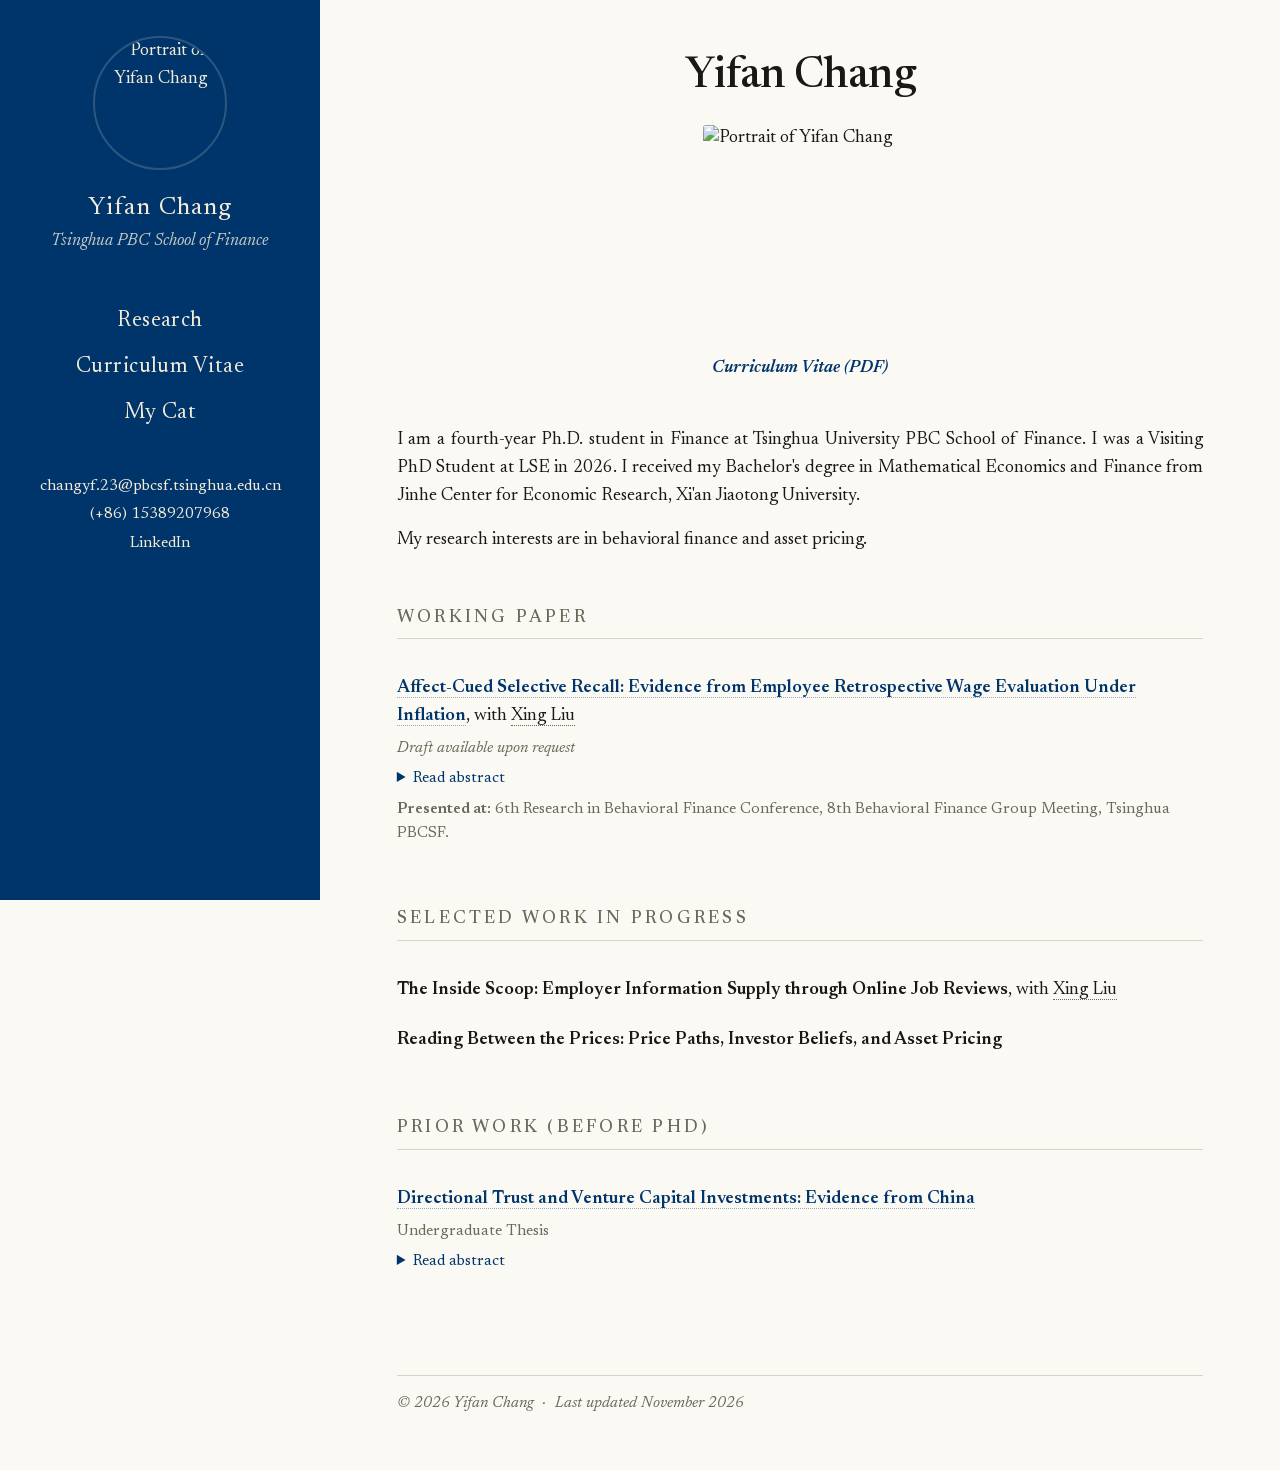
==== commit 3d0c7d65: "Refine abstract formatting, CV sections, and compact cat gallery" ====
--- a/index.html
+++ b/index.html
@@ -48,8 +48,6 @@
         <a href="mailto:changyf.23@pbcsf.tsinghua.edu.cn"><span class="full-label">changyf.23@pbcsf.tsinghua.edu.cn</span><span class="short-label">Email</span></a>
         <a href="tel:+8615389207968"><span class="full-label">(+86) 15389207968</span><span class="short-label">Phone</span></a>
         <a href="https://www.linkedin.com/in/yifan-chang">LinkedIn</a>
-        <span class="street full-label">PBC School of Finance<br>43 Chengfu Road, Haidian District<br>Beijing, China 100083</span>
-        <details class="short-label"><summary>Address</summary><span class="mobile-address">PBC School of Finance, Tsinghua University<br>43 Chengfu Road, Haidian District<br>Beijing, China 100083</span></details>
       </address>
     </header>
 
@@ -87,7 +85,7 @@
       </section>
 
       <section id="prior-work" aria-labelledby="prior-work-heading">
-        <h2 id="prior-work-heading">Prior Work (Written before PhD)</h2>
+        <h2 id="prior-work-heading">Prior Work (before PhD)</h2>
         <article class="paper">
           <h3><a href="#directional-trust-abstract">Directional Trust and Venture Capital Investments: Evidence from China</a></h3>
           <p class="paper-status">Undergraduate Thesis</p>
--- a/styles.css
+++ b/styles.css
@@ -61,7 +61,6 @@
 .site-header nav { padding: .95em 0; }
 .site-header nav a { display: table; margin: auto; padding: .25em 0; font-size: 1.216em; line-height: 1.6; letter-spacing: .02em; }
 .sidebar-contact { display: grid; justify-items: center; gap: .3em; margin-top: 1.35em; color: var(--cream); font-size: .86em; font-style: normal; overflow-wrap: anywhere; }
-.street { margin-top: .6em; color: rgb(244 236 216 / 82%); }
 .short-label { display: none; }
 
 .container { margin-left: 25%; }
@@ -91,7 +90,7 @@
 .paper-status, .presentations { margin: .4em 0 0; font-size: .86em; color: var(--muted); }
 .abstract { margin: .35em 0 0; }
 .abstract summary { width: fit-content; color: var(--navy); cursor: pointer; font-size: .86em; }
-.abstract p { max-width: 650px; margin: 15px 0 0; }
+.abstract p { margin: 15px 0 0; font-size: .86em; font-style: italic; text-align: justify; }
 .cv-heading { text-align: center; }
 .cv-heading p { margin: .2em 0 .6em; color: var(--muted); }
 .cv-entries { margin: .6em 0 1.2em; }
@@ -101,8 +100,17 @@
 .cv-entries dd p { color: var(--muted); font-size: .86em; }
 strong { font-weight: 600; }
 .institution-heading { font-size: 1em; font-style: italic; font-weight: 400; color: var(--muted); margin: 1.4em 0 .4em; }
-.cat-gallery { display: grid; grid-template-columns: repeat(2, minmax(0,1fr)); gap: 1.4em; margin-top: 2em; }
-.cat-gallery img { display: block; width: 100%; height: auto; border-radius: 4px; }
+/* Let the four thumbnails fit the space below the heading at any viewport height. */
+.cat-page { height: 100svh; }
+.cat-page .container { height: 100%; display: flex; flex-direction: column; min-height: 0; }
+.cat-page main { display: flex; flex-direction: column; flex: 1; min-height: 0; margin: 1.4em 8% 0; }
+.cat-page .page-heading { flex: none; }
+.cat-gallery-frame { container-type: size; display: grid; place-items: center; flex: 1; min-height: 0; }
+.cat-gallery { display: grid; grid-template-columns: repeat(2, minmax(0, 1fr)); grid-template-rows: repeat(2, minmax(0, 1fr)); gap: 14px; width: min(100cqw, 100cqh, 540px); aspect-ratio: 1; }
+.cat-gallery a { display: block; min-height: 0; }
+.cat-gallery img { display: block; width: 100%; height: 100%; object-fit: cover; border-radius: 4px; }
+.cat-page .site-footer { flex: none; margin-top: 1em; padding-bottom: 1em; }
+.honors-groups dd p { font-size: 1em; color: var(--ink); }
 .site-footer { margin: 5em 8% 0; padding: 0 0 3em; }
 .site-footer p { margin: 0; padding-top: 1em; border-top: 1px solid var(--rule); color: var(--muted); font-size: .86em; font-style: italic; }
 .separator { margin: 0 .3em; }
@@ -115,19 +123,34 @@
   .sidebar-contact { margin: .45em 0 0; display: flex; flex-wrap: wrap; justify-content: center; align-items: baseline; gap: .4em 1em; }
   .full-label { display: none; }
   .short-label { display: inline; }
-  .sidebar-contact summary { cursor: pointer; }
-  .mobile-address { display: block; margin-top: .6em; }
+  .cat-page { display: flex; flex-direction: column; }
+  .cat-page .site-header { flex: none; padding: 12px 20px; }
+  .cat-page .identity { display: grid; grid-template-columns: 80px minmax(0, 1fr); column-gap: 14px; align-items: center; text-align: left; }
+  .cat-page .avatar-link { grid-row: span 2; }
+  .cat-page .avatar { width: 76px; height: 76px; }
+  .cat-page .site-name { margin: 0; }
+  .cat-page .identity p { margin: 0; }
+  .cat-page .site-header nav { display: flex; justify-content: center; align-items: center; gap: .8em; padding: .3em 0; }
+  .cat-page .site-header nav a { margin: 0; line-height: 1.3; padding: .15em 0; }
+  .cat-page main h1 { margin: .2em 0 .4em; }
+  .cat-page .site-footer { margin-top: .5em; padding-bottom: .6em; }
+  .cat-page .container { flex: 1; height: auto; }
+  .cat-page main { margin-top: .6em; }
 }
 @media (max-width: 760px) {
   .profile-photo { width: 120px; }
 }
 @media (max-width: 600px) {
-  .cv-entries > div, .cat-gallery { grid-template-columns: 1fr; gap: .1em; }
-  .cat-gallery { gap: 1em; }
+  .cv-entries > div { grid-template-columns: 1fr; gap: .1em; }
 }
 @media print {
   .site-header, .skip-link { display: none; }
   .container { margin: 0; }
   main { margin: 0; }
   .cv-entries > div { break-inside: avoid; }
+  .cat-page, .cat-page .container { height: auto; display: block; }
+  .cat-page main { display: block; }
+  .cat-gallery-frame { container-type: normal; display: block; }
+  .cat-gallery { width: min(100%, 540px); }
+  .cat-gallery img { aspect-ratio: 1; height: auto; }
 }
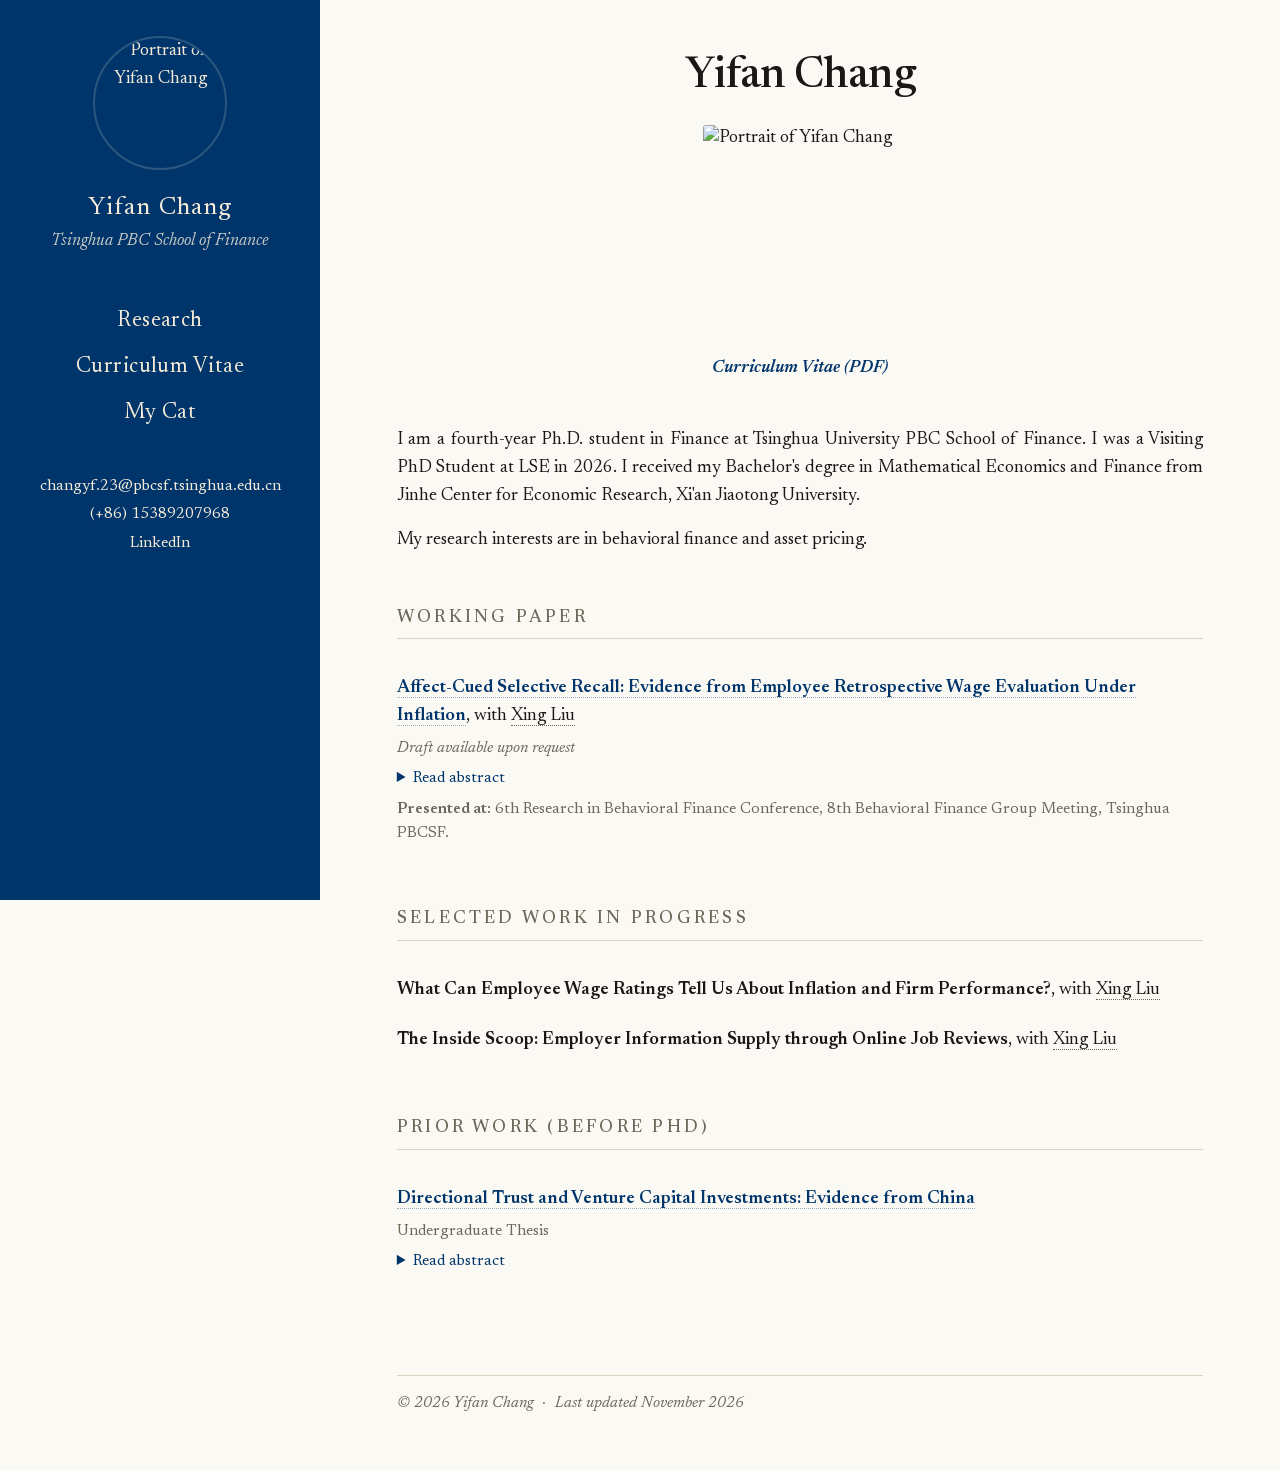
==== commit 6f6e470b: "Update selected work in progress with employee wage ratings paper" ====
--- a/index.html
+++ b/index.html
@@ -16,7 +16,7 @@
   <meta property="og:title" content="Yifan Chang - Tsinghua PBCSF">
   <meta property="og:description" content="Yifan Chang - Tsinghua PBCSF">
   <link rel="icon" href="favicon.svg" type="image/svg+xml">
-  <link rel="stylesheet" href="styles.css">
+  <link rel="stylesheet" href="styles.css?v=d0c158b1b063">
   <script type="application/ld+json">
   {
     "@context": "https://schema.org",
@@ -77,10 +77,10 @@
       <section id="selected-work-in-progress" aria-labelledby="selected-work-in-progress-heading">
         <h2 id="selected-work-in-progress-heading">Selected Work In Progress</h2>
         <article class="paper">
-          <h3>The Inside Scoop: Employer Information Supply through Online Job Reviews<span class="authors">, with <a href="https://www.xing-liu.com/" target="_blank" rel="noopener noreferrer">Xing Liu<span class="sr-only"> (opens in a new tab)</span></a></span></h3>
+          <h3>What Can Employee Wage Ratings Tell Us About Inflation and Firm Performance?<span class="authors">, with <a href="https://www.xing-liu.com/" target="_blank" rel="noopener noreferrer">Xing Liu<span class="sr-only"> (opens in a new tab)</span></a></span></h3>
         </article>
         <article class="paper">
-          <h3>Reading Between the Prices: Price Paths, Investor Beliefs, and Asset Pricing</h3>
+          <h3>The Inside Scoop: Employer Information Supply through Online Job Reviews<span class="authors">, with <a href="https://www.xing-liu.com/" target="_blank" rel="noopener noreferrer">Xing Liu<span class="sr-only"> (opens in a new tab)</span></a></span></h3>
         </article>
       </section>
 
--- a/styles.css
+++ b/styles.css
@@ -19,6 +19,7 @@
   --rule: #d9d3c2;
   --navy: #00356b;
   --cream: #f4ecd8;
+  --paper-note-size: .86rem;
   font-size: 112.5%;
 }
 body {
@@ -87,10 +88,22 @@
 .authors { font-weight: 400; }
 .authors a { color: var(--ink); border-bottom: 1px dotted var(--muted); }
 .authors a:hover { color: var(--navy); border-bottom-color: currentColor; text-decoration: none; }
-.paper-status, .presentations { margin: .4em 0 0; font-size: .86em; color: var(--muted); }
-.abstract { margin: .35em 0 0; }
+.paper-status, .presentations { margin: .4em 0 0; font-size: var(--paper-note-size); color: var(--muted); }
+.abstract { margin: .35em 0 0; width: 100%; }
 .abstract summary { width: fit-content; color: var(--navy); cursor: pointer; font-size: .86em; }
-.abstract p { margin: 15px 0 0; font-size: .86em; font-style: italic; text-align: justify; }
+.abstract p {
+  box-sizing: border-box;
+  width: 100%;
+  max-width: none;
+  margin: 15px 0 0;
+  font-family: inherit;
+  font-size: var(--paper-note-size);
+  font-weight: 400;
+  font-style: italic;
+  line-height: inherit;
+  color: var(--muted);
+  text-align: justify;
+}
 .cv-heading { text-align: center; }
 .cv-heading p { margin: .2em 0 .6em; color: var(--muted); }
 .cv-entries { margin: .6em 0 1.2em; }
@@ -107,10 +120,10 @@
 .cat-page .page-heading { flex: none; }
 .cat-gallery-frame { container-type: size; display: grid; place-items: center; flex: 1; min-height: 0; }
 .cat-gallery { display: grid; grid-template-columns: repeat(2, minmax(0, 1fr)); grid-template-rows: repeat(2, minmax(0, 1fr)); gap: 14px; width: min(100cqw, 100cqh, 540px); aspect-ratio: 1; }
-.cat-gallery a { display: block; min-height: 0; }
-.cat-gallery img { display: block; width: 100%; height: 100%; object-fit: cover; border-radius: 4px; }
+.cat-gallery a { display: block; min-width: 0; min-height: 0; overflow: hidden; border-radius: 4px; }
+.cat-gallery img { display: block; width: 100%; height: 100%; aspect-ratio: 1; object-fit: cover; border-radius: 4px; }
 .cat-page .site-footer { flex: none; margin-top: 1em; padding-bottom: 1em; }
-.honors-groups dd p { font-size: 1em; color: var(--ink); }
+.honors-groups dd p { font-size: calc(1rem - 2px); color: var(--ink); }
 .site-footer { margin: 5em 8% 0; padding: 0 0 3em; }
 .site-footer p { margin: 0; padding-top: 1em; border-top: 1px solid var(--rule); color: var(--muted); font-size: .86em; font-style: italic; }
 .separator { margin: 0 .3em; }
